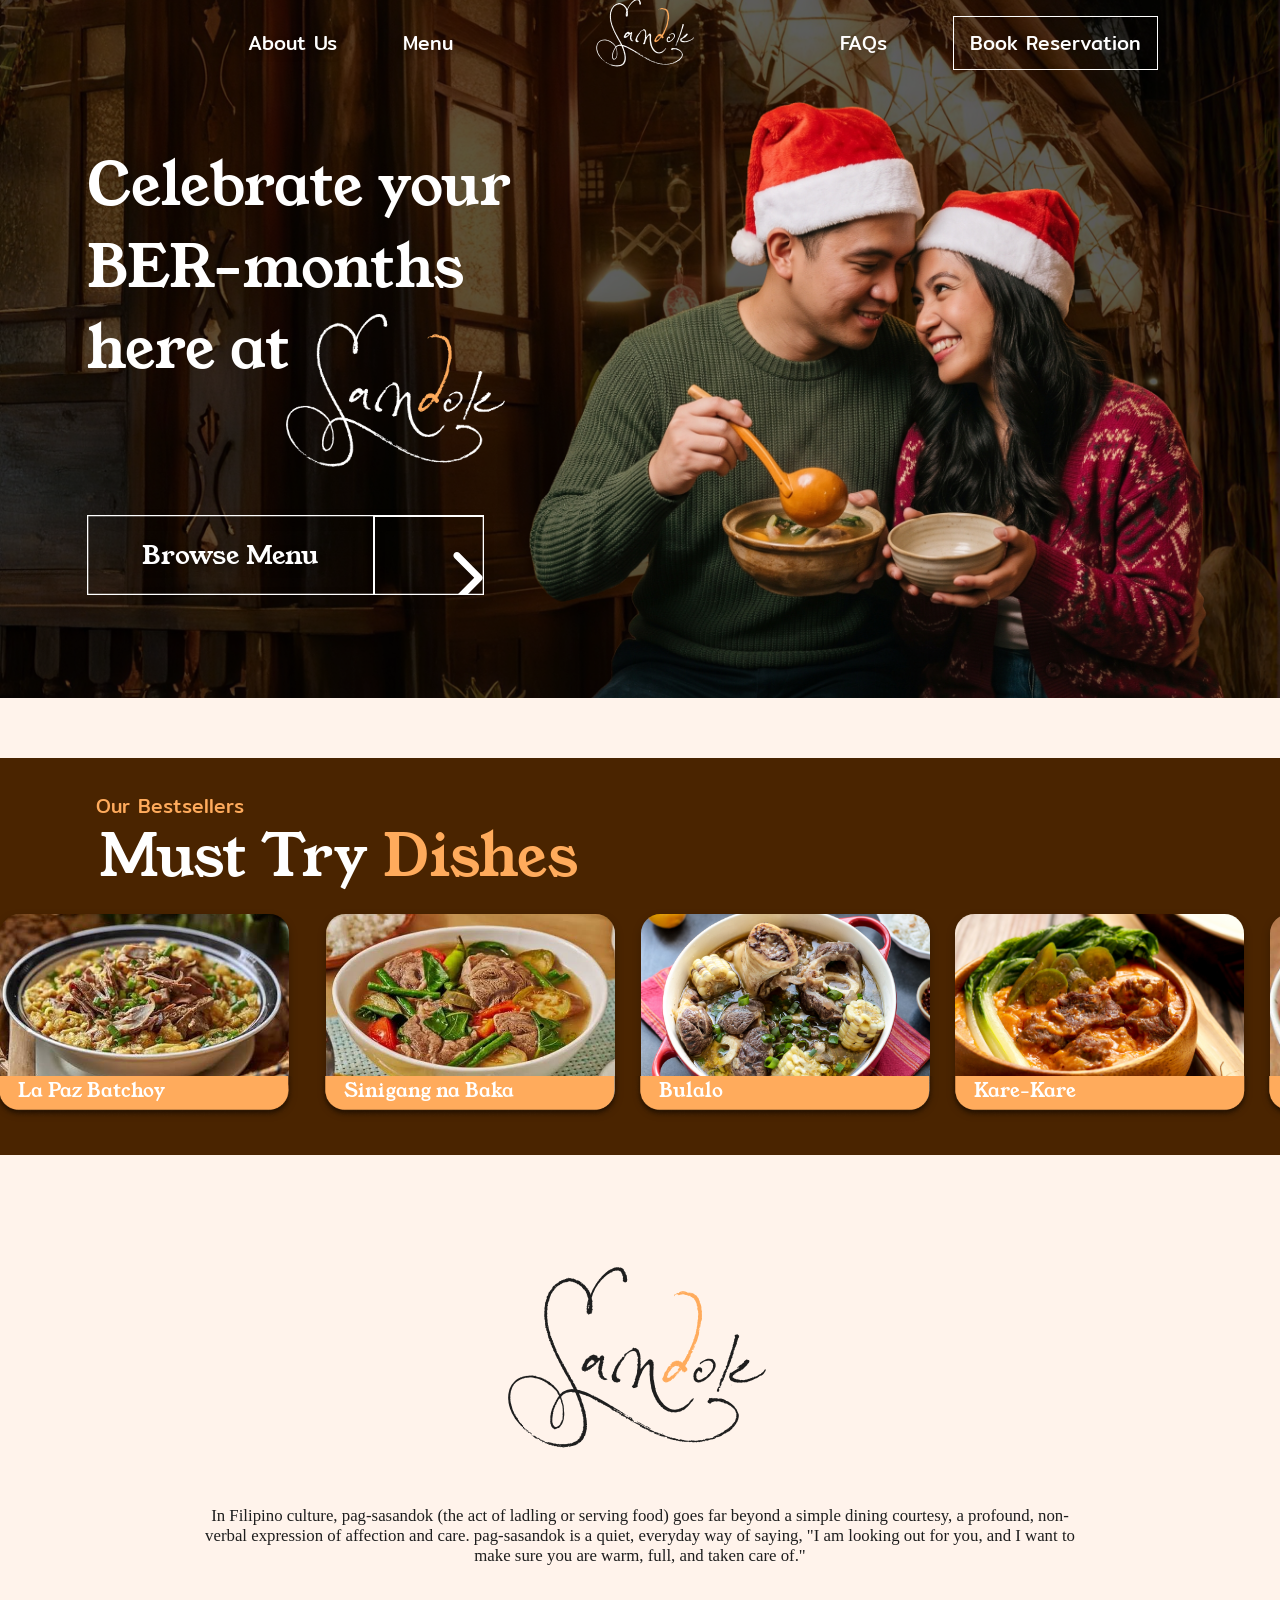
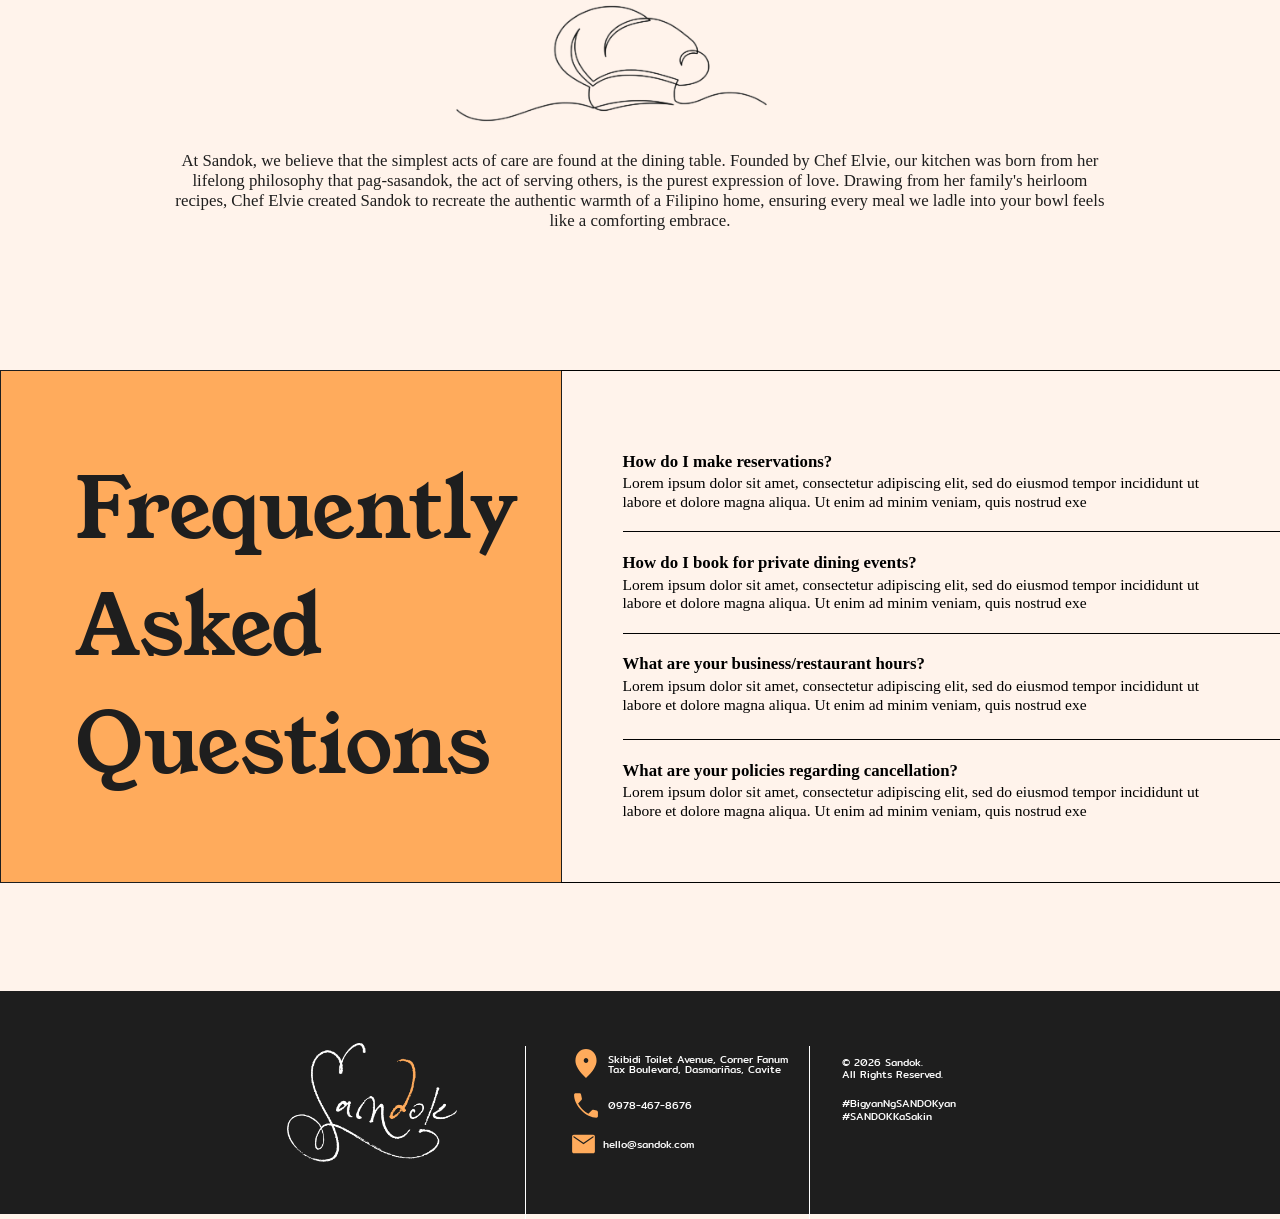
==== index.html @ fcbc0244 "design" ====
<!DOCTYPE html>
<html lang="en">
    <head>
        <meta charset="UTF-8">
        <meta name="viewport" content="width=device-width, initial-scale=1.0">
        <meta name="theme-color" content="#4a2400">
        <meta name="description" content="Celebrate at Sandok. Filipino heirloom recipes, comforting dishes, and meals served with care.">
        <title>Sandok | A Taste of Home</title>
        <link rel="stylesheet" href="style.css">
    </head>
    <body>
        <a class="skip-link" href="#main">Skip to content</a>
        <header class="navbar">
            <nav aria-label="Main navigation">
                <div class="nav-left">
                    <a href="#about">About Us</a>
                    <a href="menu.html">Menu</a>
                </div>
                <a class="wordmark nav-logo" href="#home" aria-label="Sandok home">San<span>d</span>ok</a>
                <div class="nav-right">
                    <a href="#faqs">FAQs</a>
                    <button class="reservation-button">Book Reservation</button>
                </div>
            </nav>
        </header>
        <main id="main">
            <section class="hero" id="home" aria-labelledby="hero-title">
                <div class="hero-background">
                    <img src="image/restaurant.png" alt="">
                </div>
                <div class="hero-copy">
                    <h1 id="hero-title">Celebrate your<br>BER-months<br>here at</h1>
                    <img class="hero-logo" src="image/sandok.png" alt="Sandok">
                    <a class="browse-menu" href="menu.html"><span>Browse Menu</span><span class="browse-arrow"><img class="arrow-default" src="image/arrow.svg" alt=""><img class="arrow-hover" src="image/arrow-hover.svg" alt=""></span></a>
                </div>
                <div class="hero-couple">
                    <img src="image/couple.png" alt="A couple in Christmas hats sharing a warm bowl of Filipino soup">
                </div>
            </section>
            <section class="bestsellers" id="menu" aria-labelledby="menu-title">
                <div class="menu-heading">
                    <p>Our Bestsellers</p>
                    <h2 id="menu-title">Must Try <span>Dishes</span></h2>
                </div>
                <div class="dish-carousel" tabindex="0" role="region" aria-label="Bestselling dishes. Scroll to browse all six dishes.">
                    <article class="dish-card">
                        <div class="dish-photo batchoy">
                            <img src="image/batchoy.png" alt="La Paz Batchoy noodle soup">
                        </div>
                        <div class="dish-label">
                            <img src="image/dish-label.png" alt="">
                            <h3>La Paz Batchoy</h3>
                        </div>
                    </article>
                    <article class="dish-card">
                        <div class="dish-photo sinigang">
                            <img src="image/sinigang.png" alt="Sinigang na Baka with vegetables">
                        </div>
                        <div class="dish-label">
                            <img src="image/dish-label.png" alt="">
                            <h3>Sinigang na Baka</h3>
                        </div>
                    </article>
                    <article class="dish-card">
                        <div class="dish-photo bulalo">
                            <img src="image/bulalo.png" alt="Bulalo beef bone marrow soup">
                        </div>
                        <div class="dish-label">
                            <img src="image/dish-label.png" alt="">
                            <h3>Bulalo</h3>
                        </div>
                    </article>
                    <article class="dish-card">
                        <div class="dish-photo">
                            <img src="image/kare-kare.png" alt="Kare-Kare with peanut sauce and vegetables">
                        </div>
                        <div class="dish-label">
                            <img src="image/dish-label.png" alt="">
                            <h3>Kare-Kare</h3>
                        </div>
                    </article>
                    <article class="dish-card">
                        <div class="dish-photo">
                            <img src="image/kinilaw.png" alt="Fresh Tuna Kinilaw">
                        </div>
                        <div class="dish-label">
                            <img src="image/dish-label.png" alt="">
                            <h3>Tuna Kinilaw</h3>
                        </div>
                    </article>
                    <article class="dish-card">
                        <div class="dish-photo">
                            <img src="image/halo-halo.png" alt="Halo-Halo Filipino dessert">
                        </div>
                        <div class="dish-label">
                            <img src="image/dish-label.png" alt="">
                            <h3>Halo-Halo</h3>
                        </div>
                    </article>
                </div>
            </section>
            <section class="about" id="about" aria-label="About Sandok">
                <h2 class="wordmark about-logo">San<span>d</span>ok</h2>
                <p class="culture">In Filipino culture, pag-sasandok (the act of ladling or serving food) goes far beyond a simple dining courtesy, a profound, non-verbal expression of affection and care. pag-sasandok is a quiet, everyday way of saying, &quot;I am looking out for you, and I want to make sure you are warm, full, and taken care of.&quot;</p>
                <div class="serving-illustration">
                    <img src="image/serving.png" alt="An illustration of hands serving food with care">
                </div>
                <p class="story">At Sandok, we believe that the simplest acts of care are found at the dining table. Founded by Chef Elvie, our kitchen was born from her lifelong philosophy that pag-sasandok, the act of serving others, is the purest expression of love. Drawing from her family's heirloom recipes, Chef Elvie created Sandok to recreate the authentic warmth of a Filipino home, ensuring every meal we ladle into your bowl feels like a comforting embrace.</p>
            </section>
            <section class="faqs" id="faqs" aria-labelledby="faq-title">
                <div class="faq-heading">
                    <h2 id="faq-title">Frequently<br>Asked<br>Questions</h2>
                </div>
                <div class="faq-content">
                    <img class="section-line top-line" src="image/section-line.svg" alt="">
                    <div class="faq-list">
                        <details open>
                            <summary>How do I make reservations?</summary>
                            <p>Lorem ipsum dolor sit amet, consectetur adipiscing elit, sed do eiusmod tempor incididunt ut labore et dolore magna aliqua. Ut enim ad minim veniam, quis nostrud exe</p>
                            <img class="faq-divider" src="image/faq-line.svg" alt="">
                        </details>
                        <details open>
                            <summary>How do I book for private dining events?</summary>
                            <p>Lorem ipsum dolor sit amet, consectetur adipiscing elit, sed do eiusmod tempor incididunt ut labore et dolore magna aliqua. Ut enim ad minim veniam, quis nostrud exe</p>
                            <img class="faq-divider" src="image/faq-line.svg" alt="">
                        </details>
                        <details open>
                            <summary>What are your business/restaurant hours?</summary>
                            <p>Lorem ipsum dolor sit amet, consectetur adipiscing elit, sed do eiusmod tempor incididunt ut labore et dolore magna aliqua. Ut enim ad minim veniam, quis nostrud exe</p>
                            <img class="faq-divider" src="image/faq-line-last.svg" alt="">
                        </details>
                        <details open>
                            <summary>What are your policies regarding cancellation?</summary>
                            <p>Lorem ipsum dolor sit amet, consectetur adipiscing elit, sed do eiusmod tempor incididunt ut labore et dolore magna aliqua. Ut enim ad minim veniam, quis nostrud exe</p>
                        </details>
                    </div>
                    <img class="section-line bottom-line" src="image/section-line.svg" alt="">
                </div>
            </section>
        </main>
        <footer>
            <div class="footer-inner">
                <a href="#home" aria-label="Sandok home"><img class="footer-logo" src="image/sandok.png" alt="Sandok"></a>
                <div class="footer-divider">
                    <img src="image/footer-line.svg" alt="">
                </div>
                <address>
                    <div>
                        <span class="contact-icon"><img src="image/location.svg" alt=""></span>
                        <span>Skibidi Toilet Avenue, Corner Fanum Tax Boulevard, Dasmariñas, Cavite</span>
                    </div>
                    <div>
                        <span class="contact-icon"><img src="image/phone.svg" alt=""></span>
                        <a href="tel:+639784678676">0978-467-8676</a>
                    </div>
                    <div>
                        <span class="contact-icon"><img src="image/email.svg" alt=""></span>
                        <a href="mailto:hello@sandok.com">hello@sandok.com</a>
                    </div>
                </address>
                <div class="footer-divider">
                    <img src="image/footer-line.svg" alt="">
                </div>
                <div class="copyright">
                    <p>© 2026 Sandok.<br>All Rights Reserved.</p>
                    <p>#BigyanNgSANDOKyan<br>#SANDOKKaSakin</p>
                </div>
            </div>
        </footer>
        <dialog id="reservation-dialog" aria-labelledby="reservation-title">
            <button class="dialog-close" type="button" aria-label="Close reservation details">×</button>
            <h2 id="reservation-title">Book Reservation</h2>
            <p>Contact Sandok to reserve your table or arrange a private dining event.</p>
            <a class="contact-action" href="tel:+639784678676">Call 0978-467-8676</a>
            <a class="contact-action" href="mailto:hello@sandok.com?subject=Sandok%20Reservation">Email hello@sandok.com</a>
        </dialog>
        <script src="script.js"></script>
    </body>
</html>
---- style.css ----
/* Fonts */
@font-face {
    font-family: Mitr;
    src: url('font/mitr.ttf') format('truetype');
    font-weight: 400;
    font-display: swap;
}

@font-face {
    font-family: 'Young Serif';
    src: url('font/young-serif.ttf') format('truetype');
    font-weight: 400;
    font-display: swap;
}

@font-face {
    font-family: Loveletter;
    src: url('font/Loveletter No 9.ttf') format('truetype');
    font-weight: 400;
    font-display: swap;
}

/* Colors and responsive scale */
:root {
    --cream: #fff3eb;
    --orange: #ffab5c;
    --brown: #4a2400;
    --ink: #1e1e1e;
    --u: calc(100vw / 1980);
    --scale: calc(100vw / 1980px);
    --header-height: calc(133 * var(--u));
}

/* Base styles */
* {
    box-sizing: border-box;
}

html {
    scroll-behavior: smooth;
    scroll-padding-top: var(--header-height);
}

body {
    margin: 0;
    background: var(--cream);
    color: var(--ink);
}

a {
    color: inherit;
    text-decoration: none;
}

button {
    font: inherit;
    color: inherit;
    cursor: pointer;
}

button, a, summary {
    touch-action: manipulation;
}

button:focus-visible, a:focus-visible, summary:focus-visible, .dish-carousel:focus-visible, .menu-card:focus-visible {
    outline: 3px solid var(--orange);
    outline-offset: 5px;
}

h1, h2, h3, p {
    margin: 0;
}

h1, h2 {
    font-family: 'Young Serif', Georgia, serif;
    font-weight: 400;
}

img {
    display: block;
}

.skip-link {
    position: fixed;
    left: 12px;
    top: -100px;
    z-index: 10;
    background: var(--cream);
    padding: 12px;
}

.skip-link:focus {
    top: 12px;
}

/* Navigation */
.navbar {
    position: fixed;
    inset: 0 0 auto;
    z-index: 5;
    height: var(--header-height);
    color: white;
}

nav {
    height: 100%;
    display: flex;
    align-items: center;
    justify-content: center;
    gap: calc(204 * var(--u));
    font-family: Mitr, sans-serif;
    font-size: calc(30 * var(--u));
    text-shadow: 0 4px 8px #0004;
}

.nav-left, .nav-right {
    display: flex;
    align-items: center;
    gap: calc(102 * var(--u));
}

.nav-left {
    width: calc(688 * var(--u));
    justify-content: flex-end;
}

.nav-right {
    width: calc(668 * var(--u));
}

.wordmark {
    font-family: Loveletter, cursive;
    font-weight: 400;
}

.wordmark span {
    color: var(--orange);
}

.nav-logo {
    width: calc(190 * var(--u));
    font-size: calc(36 * var(--u));
    line-height: 3.69;
    text-align: center;
    white-space: nowrap;
}

.navbar-in-about .nav-logo {
    visibility: hidden;
}

.reservation-button {
    border: calc(2 * var(--u)) solid white;
    background: transparent;
    width: calc(317 * var(--u));
    height: calc(84 * var(--u));
    white-space: nowrap;
}

.navbar .reservation-button:hover, .navbar .reservation-button:focus-visible,
.browse-menu:hover, .browse-menu:focus-visible {
    background: var(--orange);
    border-color: var(--orange);
    color: var(--ink);
    text-shadow: none;
}

.browse-arrow img,
.section-line,
.faq-divider,
.footer-divider img,
.contact-icon img,
.menu-page-divider img {
    zoom: var(--scale);
}

.navbar-on-light, .navbar-light {
    color: var(--ink);
}

.navbar-on-light nav, .navbar-light nav {
    text-shadow: none;
}

.navbar-on-light .reservation-button, .navbar-light .reservation-button {
    border-color: var(--ink);
}

/* Hero */
.hero {
    height: calc(1080 * var(--u));
    position: relative;
    color: white;
    overflow: hidden;
}

.hero-background {
    position: absolute;
    inset: 0;
    overflow: hidden;
}

.hero-background > img {
    position: absolute;
    width: 100.01%;
    height: 228.95%;
    left: .01%;
    top: -80.45%;
}

.hero-background:after {
    content: '';
    position: absolute;
    inset: 0;
    background: #000000a1;
}

.hero-copy {
    position: relative;
    z-index: 2;
    margin-left: calc(134 * var(--u));
    padding-top: calc(225 * var(--u));
    width: calc(778 * var(--u));
}

h1 {
    font-size: calc(90 * var(--u));
    line-height: 1.4;
}

.hero-logo {
    position: absolute;
    left: calc(309 * var(--u));
    top: calc(485.45 * var(--u));
    width: calc(338.438 * var(--u));
    height: calc(237.133 * var(--u));
    object-fit: cover;
}

.browse-menu {
    position: absolute;
    top: calc(796.45 * var(--u));
    left: 0;
    width: calc(614 * var(--u));
    height: calc(124 * var(--u));
    border: 0;
    box-shadow: inset 0 0 0 calc(2 * var(--u)) white;
    padding-right: calc(171 * var(--u));
    display: flex;
    align-items: center;
    font-family: 'Young Serif',serif;
    font-size: calc(40 * var(--u));
    filter: drop-shadow(0 4px 4.55px #0004);
}

.browse-menu > span:first-child {
    width: 100%;
    text-align: center;
}

.browse-arrow {
    position: absolute;
    right: 0;
    top: 0;
    bottom: 0;
    width: calc(171 * var(--u));
    overflow: hidden;
}

.browse-menu:hover, .browse-menu:focus-visible {
    box-shadow: none;
}

.browse-menu:hover .browse-arrow, .browse-menu:focus-visible .browse-arrow {
    background: var(--ink);
}

.browse-arrow .arrow-hover {
    display: none;
}

.browse-menu:hover .arrow-default, .browse-menu:focus-visible .arrow-default {
    display: none;
}

.browse-menu:hover .arrow-hover, .browse-menu:focus-visible .arrow-hover {
    display: block;
}

.hero-couple {
    position: absolute;
    left: 40.3535%;
    top: 9.259%;
    width: 58.8384%;
    height: 90.7407%;
    overflow: hidden;
}

.hero-couple img {
    position: absolute;
    height: 205.13%;
    width: 96.31%;
    top: -48.09%;
    left: -.56%;
}

/* Bestsellers and dish carousel */
.bestsellers {
    margin-top: calc(93 * var(--u));
    height: calc(613 * var(--u));
    background: var(--brown);
    color: white;
    position: relative;
    padding-top: calc(60 * var(--u));
}

.menu-heading {
    margin-left: calc(148 * var(--u));
}

.menu-heading p {
    font-family: Mitr, sans-serif;
    color: var(--orange);
    font-size: calc(30 * var(--u));
    line-height: 1;
}

.menu-heading h2 {
    margin-left: calc(5 * var(--u));
    font-size: calc(90 * var(--u));
    line-height: 1.4;
}

.menu-heading h2 span {
    color: var(--orange);
}

.dish-carousel {
    display: flex;
    gap: calc(40 * var(--u));
    position: absolute;
    top: calc(233 * var(--u));
    left: 0;
    right: 0;
    height: calc(350 * var(--u));
    overflow-x: auto;
    overflow-y: hidden;
    scrollbar-width: none;
    scroll-snap-type: x mandatory;
    padding-top: calc(8 * var(--u));
}

.dish-carousel::-webkit-scrollbar {
    display: none;
}

.dish-card {
    position: relative;
    flex: 0 0 calc(447 * var(--u));
    height: calc(319 * var(--u));
    scroll-snap-align: start;
}

.dish-card:first-child {
    margin-right: calc(17 * var(--u));
}

.dish-photo {
    position: relative;
    height: calc(302 * var(--u));
    border-radius: calc(30 * var(--u));
    overflow: hidden;
    box-shadow: 0 4px 8.2px #0004;
}

.dish-photo img {
    width: 100%;
    height: 100%;
    object-fit: cover;
}

.dish-photo.batchoy img, .dish-photo.sinigang img, .dish-photo.bulalo img, .dish-photo.arroz img {
    position: absolute;
    object-fit: fill;
}

.dish-photo.batchoy img {
    width: 105.4%;
    height: 156%;
    left: -1.58%;
    top: -52.01%;
}

.dish-photo.sinigang img {
    width: 109%;
    height: 107.65%;
    left: -2.38%;
    top: -3.88%;
}

.dish-photo.bulalo img {
    width: 118%;
    height: 116.44%;
    left: 0;
    top: -8.27%;
}

.dish-label {
    position: absolute;
    left: calc(-9 * var(--u));
    top: calc(250.5 * var(--u));
    width: calc(464 * var(--u));
    height: calc(65 * var(--u));
    overflow: hidden;
}

.dish-label > img {
    position: absolute;
    width: 100%;
    height: 490.77%;
    top: -390.77%;
}

.dish-label h3 {
    position: relative;
    margin-left: calc(37 * var(--u));
    font: 400 calc(30 * var(--u))/1.5 'Young Serif', serif;
}

/* About Sandok */
.about {
    --about-space: 32px;
    scroll-margin-top: calc(-1 * var(--header-height));
    height: calc(1212 * var(--u) + var(--about-space));
    position: relative;
    text-align: center;
    padding-top: calc(113 * var(--u) + var(--about-space));
    font: calc(26 * var(--u))/1.2 'Minion Pro', 'Times New Roman', serif;
}

.about-logo {
    height: calc(380 * var(--u));
    font-size: calc(96 * var(--u));
    line-height: 3.96;
}

.culture {
    width: 68.64%;
    margin: calc(1 * var(--u)) auto 0;
}

.serving-illustration {
    position: absolute;
    top: calc(543 * var(--u) + var(--about-space));
    left: 35.56%;
    width: 24.394%;
    height: calc(364 * var(--u));
    overflow: hidden;
}

.serving-illustration img {
    position: absolute;
    width: 116.65%;
    height: 100%;
    left: -8.28%;
    top: 0;
}

.story {
    position: absolute;
    top: calc(873 * var(--u) + var(--about-space));
    width: 74.19%;
    left: 12.9%;
}

/* Frequently asked questions */
.faqs {
    height: calc(793 * var(--u));
    display: grid;
    grid-template-columns: 43.889% 56.111%;
}

.faq-heading {
    background: var(--orange);
    border: 1px solid var(--ink);
    padding: calc(123 * var(--u)) 0 0 calc(115 * var(--u));
}

.faq-heading h2 {
    font-size: calc(128 * var(--u));
    line-height: 1.42;
}

.faq-content {
    position: relative;
    padding: calc(126 * var(--u)) calc(93 * var(--u)) 0 calc(94 * var(--u));
    font-family: 'Minion Pro', 'Times New Roman', serif;
    color: black;
}

.section-line {
    position: absolute;
    left: -1px;
}

.top-line {
    top: 0;
}

.bottom-line {
    bottom: 0;
}

.faq-list details {
    height: calc(157 * var(--u));
    position: relative;
}

.faq-list details:nth-child(3) {
    height: calc(164 * var(--u));
}

.faq-list details:not([open]) {
    height: calc(75 * var(--u));
}

.faq-list summary {
    list-style: none;
    cursor: pointer;
    font-size: calc(26 * var(--u));
    font-weight: bold;
    line-height: 1.2;
}

.faq-list summary::-webkit-details-marker {
    display: none;
}

.faq-list p {
    font-size: calc(24 * var(--u));
    line-height: 1.2;
    margin-top: calc(4 * var(--u));
}

.faq-divider {
    position: absolute;
    left: 0;
    bottom: calc(32 * var(--u));
}

/* Footer */
footer {
    margin-top: calc(167 * var(--u));
    height: calc(345 * var(--u));
    background: var(--ink);
    color: white;
    display: flex;
    align-items: center;
    justify-content: center;
    font-family: Mitr, sans-serif;
}

.footer-inner {
    width: calc(1092 * var(--u));
    display: flex;
    align-items: center;
    gap: calc(47 * var(--u));
}

.footer-logo {
    width: calc(263 * var(--u));
    height: calc(184 * var(--u));
    object-fit: cover;
    margin-right: calc(59 * var(--u));
}

.footer-divider {
    width: 1px;
    height: calc(173 * var(--u));
    position: relative;
    flex-shrink: 0;
}

.footer-divider img {
    position: absolute;
    transform: rotate(90deg);
    transform-origin: 0 0;
}

address {
    font-style: normal;
    width: calc(327 * var(--u));
    font-size: calc(16 * var(--u));
    line-height: 1;
    display: flex;
    flex-direction: column;
    gap: calc(9 * var(--u));
    margin-left: calc(18 * var(--u));
    flex-shrink: 0;
}

address > div {
    display: flex;
    align-items: center;
    gap: calc(7 * var(--u));
}

address > div > span:last-child {
    width: calc(310 * var(--u));
    flex-shrink: 0;
}

.contact-icon {
    flex: 0 0 calc(35 * var(--u));
}

.copyright {
    align-self: flex-start;
    padding-top: calc(20 * var(--u));
    width: calc(237 * var(--u));
    font-size: calc(16 * var(--u));
    line-height: 1.2;
    flex-shrink: 0;
}

.copyright p + p {
    margin-top: calc(26 * var(--u));
}

/* Reservation dialog */
dialog {
    width: min(440px, calc(100% - 32px));
    border: 1px solid var(--brown);
    padding: 36px;
    background: var(--cream);
    color: var(--ink);
}

dialog::backdrop {
    background: #0009;
}

dialog h2 {
    font-size: 28px;
    margin: 12px 0;
}

dialog p {
    font: 17px/1.5 Georgia, serif;
}

.dialog-close {
    position: absolute;
    right: 12px;
    top: 8px;
    background: none;
    border: 0;
    font-size: 28px;
}

.contact-action {
    display: block;
    margin-top: 18px;
    padding: 12px;
    border: 1px solid var(--brown);
    font: 14px Mitr, sans-serif;
}

.contact-action:hover {
    background: var(--orange);
}

/* Menu page */
[hidden] {
    display: none !important;
}

.navbar-light {
    height: calc(190 * var(--u));
    background: var(--cream);
    box-shadow: 0 4px 10.95px #0000000f;
}

.navbar-light .nav-logo {
    width: calc(222 * var(--u));
    font-size: calc(48 * var(--u));
    line-height: 3.58;
}

.menu-main {
    width: calc(1594 * var(--u));
    margin: 0 auto;
    padding-top: calc(204 * var(--u));
    padding-bottom: 28px;
}

.menu-page-title {
    color: var(--orange);
    line-height: 1.4;
}

.menu-page-divider {
    margin-bottom: calc(36 * var(--u));
}

.menu-layout {
    display: grid;
    grid-template-columns: calc(303 * var(--u)) 1fr;
    gap: calc(43 * var(--u));
}

.menu-categories {
    display: flex;
    flex-direction: column;
    align-items: flex-start;
    gap: calc(41 * var(--u));
    min-height: calc(654 * var(--u));
    padding: calc(32 * var(--u)) calc(37 * var(--u));
    box-shadow: 0 4px 10.6px #00000026;
}

.category-button {
    height: calc(49 * var(--u));
    padding: 0;
    border: 0;
    background: transparent;
    font: calc(32 * var(--u))/1.5 Mitr, sans-serif;
    white-space: nowrap;
}

.category-button:hover, .category-button[aria-pressed="true"] {
    color: var(--orange);
}

.menu-panel {
    min-height: calc(650 * var(--u));
    padding: calc(61 * var(--u)) calc(66 * var(--u));
    box-shadow: 0 4px 10.6px #00000026;
}

.menu-grid {
    display: grid;
    grid-template-columns: repeat(3, minmax(0, 1fr));
    gap: calc(27 * var(--u)) calc(65 * var(--u));
}

.menu-card {
    position: relative;
    height: calc(252 * var(--u));
    cursor: pointer;
}

.menu-card .dish-photo {
    height: calc(214 * var(--u));
    margin: 0 calc(6 * var(--u));
}

.dish-photo.arroz img {
    height: 147.63%;
    top: -47.32%;
    left: -.08%;
}

.menu-card-label {
    position: absolute;
    top: calc(191 * var(--u));
    left: 0;
    width: 100%;
    height: calc(61 * var(--u));
    padding: calc(2 * var(--u)) calc(27 * var(--u));
}

.menu-card-label img {
    position: absolute;
    inset: 0;
    width: 100%;
    height: 100%;
}

.menu-card-label h2 {
    position: relative;
    color: var(--orange);
    font-size: calc(22 * var(--u));
    line-height: 1.2;
    white-space: nowrap;
}

.menu-card-label p {
    position: relative;
    color: white;
    font: calc(18 * var(--u))/1.4 Mitr, sans-serif;
}

.menu-label-hover {
    display: none;
    position: absolute;
    inset: 0;
    overflow: hidden;
}

.menu-label-hover img {
    inset: auto;
    left: 0;
    top: -390.77%;
    width: 100%;
    height: 490.77%;
}

.menu-card.is-hovered .menu-label-default {
    display: none;
}

.menu-card.is-hovered .menu-label-hover {
    display: block;
}

.menu-card.is-hovered .menu-card-label h2 {
    color: white;
}

.menu-tools {
    display: flex;
    align-items: center;
    justify-content: space-between;
    gap: 18px;
    margin-top: 24px;
    font: 14px/1.5 Mitr, sans-serif;
}

.menu-tools select {
    margin-left: 8px;
    padding: 8px;
    border: 1px solid var(--brown);
    background: var(--cream);
    color: var(--ink);
    font: inherit;
}

.empty-menu {
    font: 18px/1.5 Mitr, sans-serif;
}

/* Large screens */
@media (min-width: 1980px) {
    :root {
        --u: 1px;
        --scale: 1;
    }

    body {
        max-width: 1980px;
        margin: auto;
    }

    .navbar {
        max-width: 1980px;
        margin: auto;
    }
}

/* Mobile layout */
@media (max-width: 700px) {
    :root {
        --header-height: 88px;
    }

    nav {
        gap: 18px;
        font-size: 12px;
        flex-wrap: wrap;
        padding: 9px 16px;
    }

    .nav-logo {
        order: -1;
        width: 100%;
        font-size: 22px;
        line-height: 1.3;
        height: 28px;
    }

    .nav-left, .nav-right {
        width: auto;
        gap: 20px;
    }

    .reservation-button {
        width: auto;
        height: 28px;
        padding: 0 9px;
        border: 1px solid white;
    }

    .hero {
        height: 640px;
    }

    .hero-background > img {
        width: 150%;
        left: -25%;
        height: 180%;
        top: -40%;
    }

    .hero-copy {
        margin-left: 24px;
        padding-top: 124px;
        width: calc(100% - 48px);
    }

    h1 {
        font-size: 40px;
        line-height: 1.35;
    }

    .hero-logo {
        left: 147px;
        top: 242px;
        width: 140px;
        height: 98px;
    }

    .hero-couple {
        left: 25%;
        top: 43%;
        width: 80%;
        height: 57%;
        opacity: .9;
    }

    .browse-menu {
        top: 552px;
        width: 230px;
        height: 52px;
        font-size: 19px;
        box-shadow: inset 0 0 0 1px white;
        padding-right: calc(171px * 52 / 124);
        background: #0004;
    }

    .browse-arrow {
        width: calc(171px * 52 / 124);
    }

    .browse-arrow img {
        zoom: calc(52 / 124);
    }

    .bestsellers {
        margin-top: 30px;
        padding-top: 28px;
        height: 320px;
    }

    .menu-heading {
        margin-left: 24px;
    }

    .menu-heading p {
        font-size: 14px;
    }

    .menu-heading h2 {
        font-size: 32px;
        margin-left: 0;
        line-height: 1.7;
    }

    .dish-carousel {
        top: 112px;
        height: 190px;
        gap: 18px;
        padding: 4px 24px;
    }

    .dish-card {
        flex-basis: 240px;
        height: 174px;
    }

    .dish-card:first-child {
        margin-right: 0;
    }

    .dish-photo {
        height: 163px;
        border-radius: 16px;
    }

    .dish-label {
        left: -5px;
        top: 135px;
        width: 249px;
        height: 35px;
    }

    .dish-label h3 {
        font-size: 15px;
        margin-left: 20px;
        line-height: 1.6;
    }

    .about {
        scroll-margin-top: 0;
        height: auto;
        min-height: 580px;
        padding: calc(20px + var(--about-space)) 24px 55px;
        font-size: 16px;
        line-height: 1.4;
    }

    .about-logo {
        height: 170px;
        font-size: 55px;
        line-height: 3;
    }

    .culture {
        width: 100%;
        margin: 0;
    }

    .serving-illustration {
        position: relative;
        top: auto;
        left: auto;
        width: 210px;
        height: 158px;
        margin: -12px auto -10px;
    }

    .story {
        position: relative;
        top: auto;
        left: auto;
        width: 100%;
    }

    .faqs {
        height: auto;
        display: block;
    }

    .faq-heading {
        padding: 30px 24px;
        border-width: 1px 0;
    }

    .faq-heading h2, .menu-page-title {
        font-size: 42px;
    }

    .faq-heading h2 {
        line-height: 1.2;
    }

    .faq-content {
        padding: 32px 24px 12px;
        border-bottom: 1px solid var(--ink);
    }

    .section-line, .faq-divider {
        display: none;
    }

    .faq-list details, .faq-list details:nth-child(3) {
        height: auto;
        margin-bottom: 24px;
        padding-bottom: 22px;
        border-bottom: 1px solid #1e1e1e55;
    }

    .faq-list details:last-child {
        border: 0;
    }

    .faq-list details:not([open]) {
        height: auto;
    }

    .faq-list summary {
        font-size: 19px;
        line-height: 1.25;
    }

    .faq-list p {
        font-size: 16px;
        line-height: 1.4;
        margin-top: 8px;
    }

    footer {
        margin-top: 48px;
        height: auto;
        padding: 30px 24px;
    }

    .footer-inner {
        width: 100%;
        flex-direction: column;
        gap: 24px;
    }

    .footer-logo {
        width: 150px;
        height: 105px;
        margin: 0;
    }

    .footer-divider {
        display: none;
    }

    address {
        width: min(100%, 320px);
        font-size: 12px;
        line-height: 1.4;
        gap: 12px;
        margin: 0;
    }

    address > div {
        gap: 12px;
    }

    address > div > span:last-child {
        width: auto;
        flex-shrink: 1;
    }

    .contact-icon {
        flex-basis: 25px;
    }

    .contact-icon img {
        zoom: .7;
    }

    .copyright {
        align-self: center;
        width: auto;
        text-align: center;
        font-size: 11px;
        padding: 0;
        line-height: 1.5;
    }

    .copyright p + p {
        margin-top: 14px;
    }

    /* Menu page */
    .navbar-light {
        height: 96px;
    }

    .navbar-light nav {
        gap: 0 18px;
        padding: 4px 16px;
    }

    .navbar-light .nav-logo {
        width: 100%;
        height: 56px;
        font-size: 16px;
        line-height: 3.5;
    }

    .menu-main {
        width: calc(100% - 32px);
        padding-top: 120px;
    }

    .menu-page-divider {
        overflow: hidden;
        margin-bottom: 20px;
    }

    .menu-page-divider img {
        zoom: calc((100vw - 32px) / 1594px);
    }

    .menu-layout {
        grid-template-columns: 1fr;
        gap: 20px;
    }

    .menu-categories {
        flex-direction: row;
        flex-wrap: wrap;
        gap: 8px 16px;
        min-height: 0;
        padding: 16px;
    }

    .category-button {
        height: auto;
        font-size: 14px;
    }

    .menu-panel {
        min-height: 180px;
        padding: 20px 12px;
    }

    .menu-grid {
        grid-template-columns: repeat(2, minmax(0, 1fr));
        gap: 18px 12px;
    }

    .menu-card {
        height: 150px;
    }

    .menu-card .dish-photo {
        height: 115px;
        margin: 0 3px;
    }

    .menu-card-label {
        top: 100px;
        height: 50px;
        padding: 5px 10px;
    }

    .menu-card-label h2 {
        font-size: 12px;
        white-space: normal;
    }

    .menu-card-label p {
        font-size: 11px;
    }

    .menu-tools {
        flex-direction: column;
        align-items: flex-start;
        font-size: 12px;
    }
}

/* Reduced motion */
@media (prefers-reduced-motion: reduce) {
    html {
        scroll-behavior: auto;
    }
}
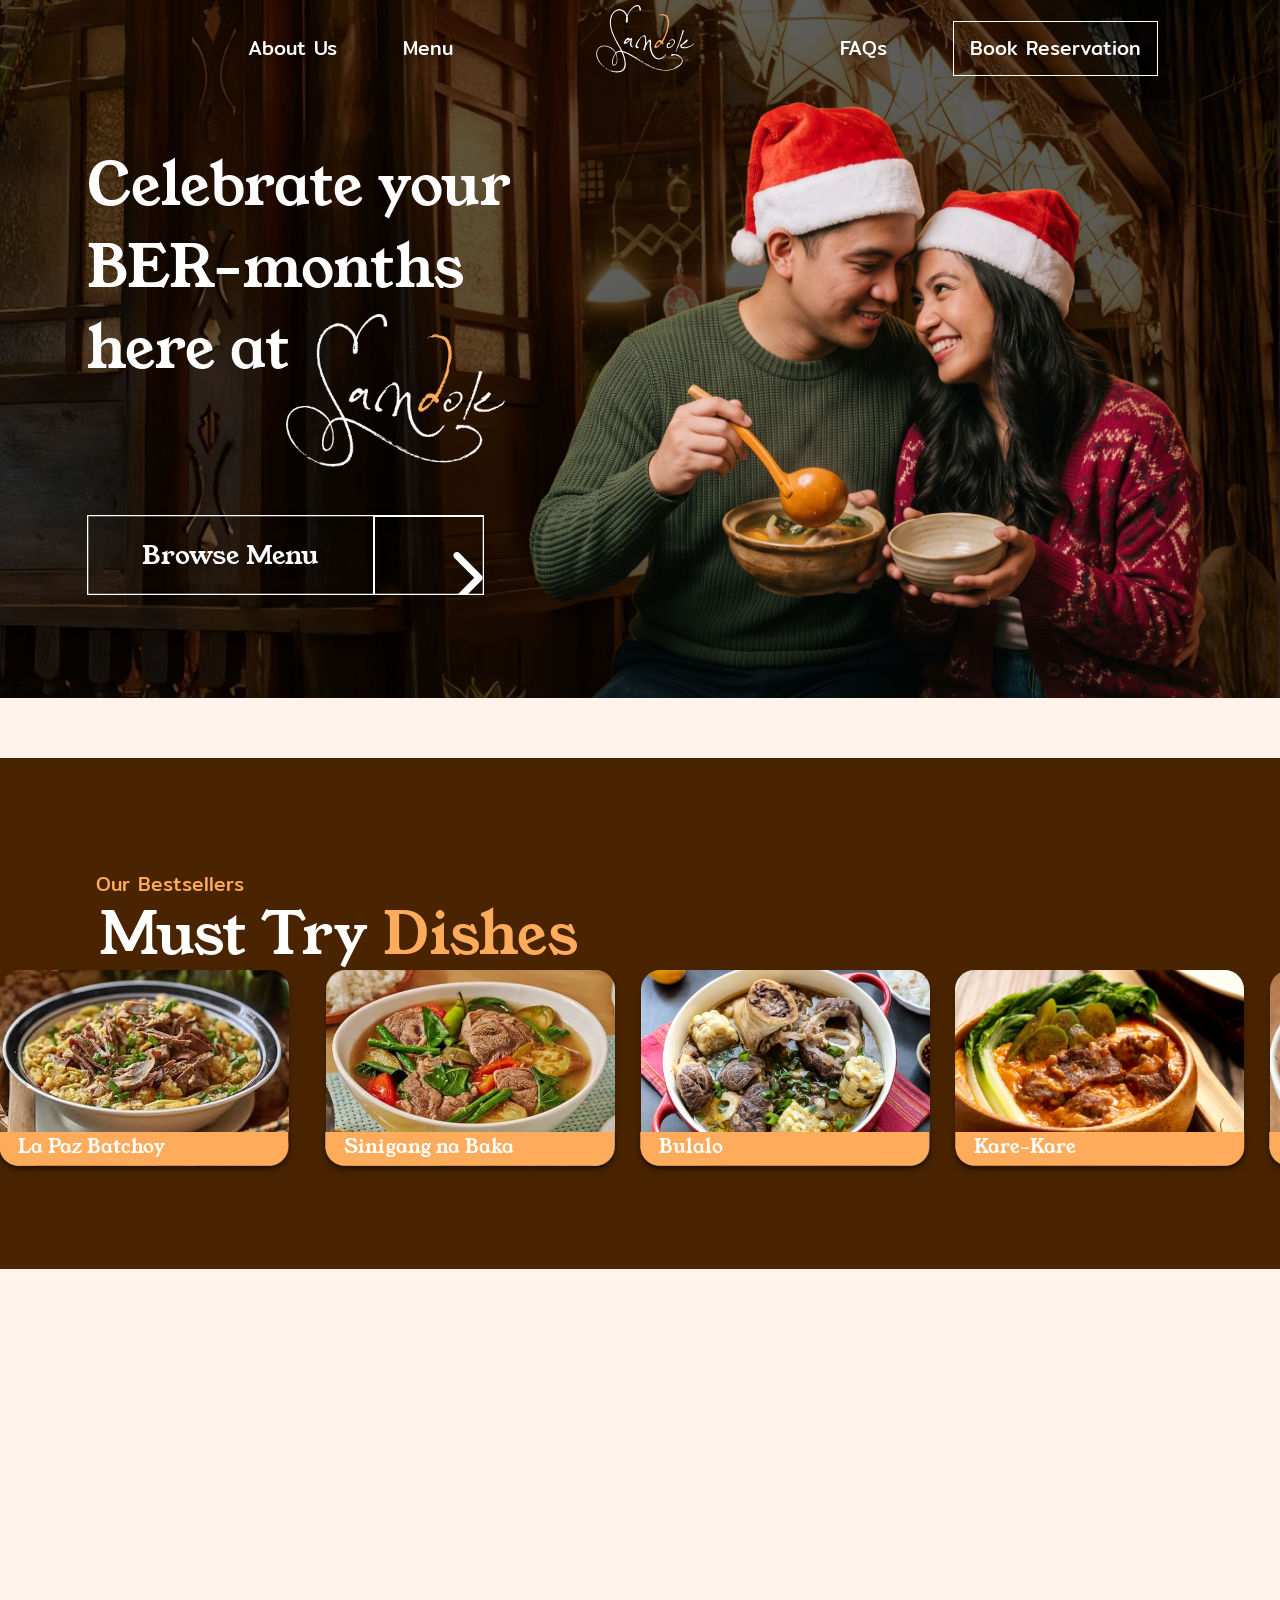
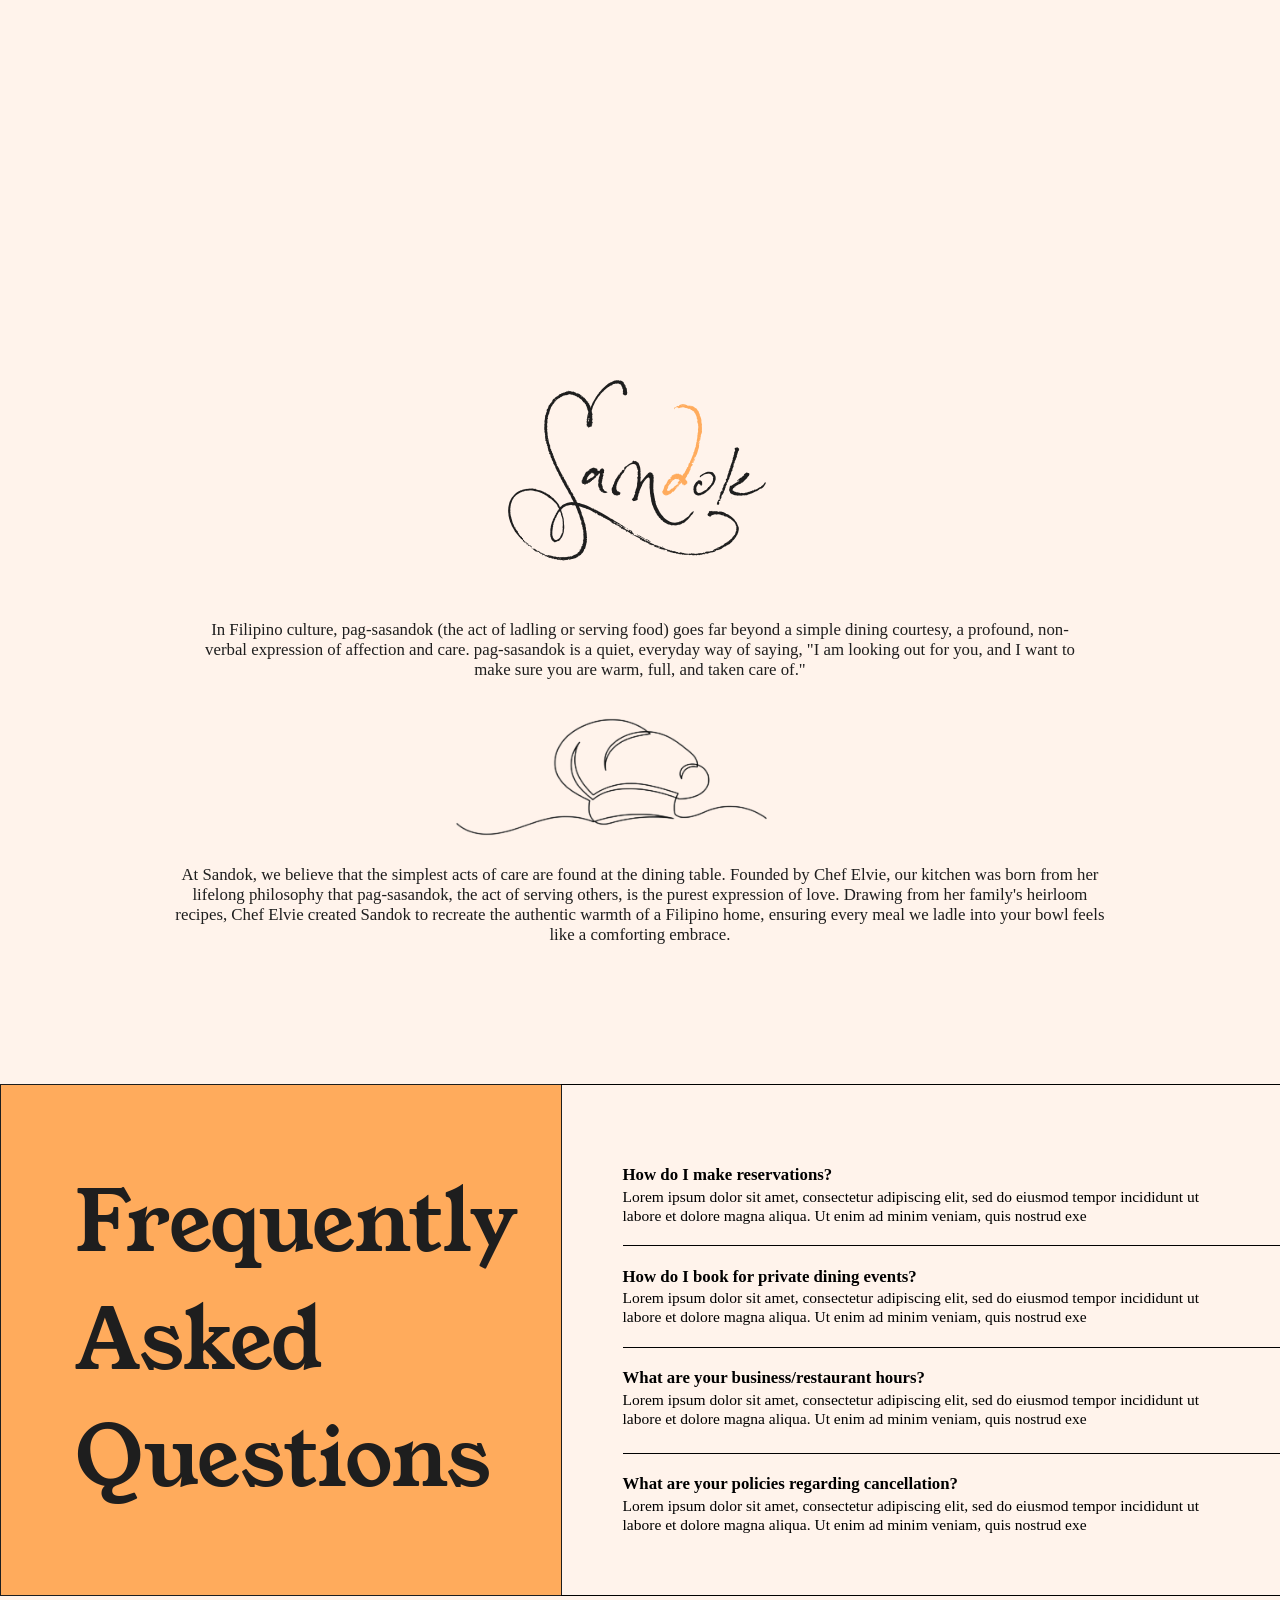
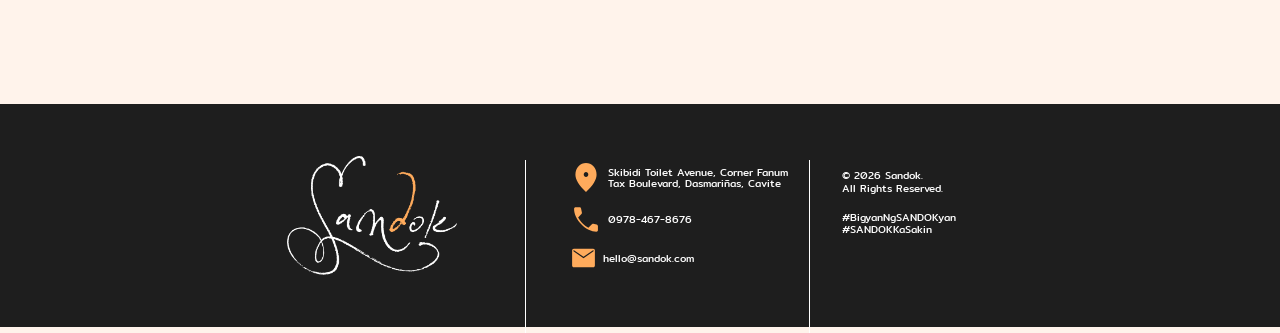
==== commit 7d7a75fd: "draft" ====
--- a/index.html
+++ b/index.html
@@ -37,6 +37,7 @@
                     <img src="image/couple.png" alt="A couple in Christmas hats sharing a warm bowl of Filipino soup">
                 </div>
             </section>
+            <div class="bestsellers-scroll">
             <section class="bestsellers" id="menu" aria-labelledby="menu-title">
                 <div class="menu-heading">
                     <p>Our Bestsellers</p>
@@ -97,7 +98,8 @@
                             <h3>Halo-Halo</h3>
                         </div>
                     </article>
-                </div>
+                </section>
+            </div>
             </section>
             <section class="about" id="about" aria-label="About Sandok">
                 <h2 class="wordmark about-logo">San<span>d</span>ok</h2>
--- a/style.css
+++ b/style.css
@@ -28,7 +28,7 @@
     --ink: #1e1e1e;
     --u: calc(100vw / 1980);
     --scale: calc(100vw / 1980px);
-    --header-height: calc(133 * var(--u));
+    --header-height: calc(150 * var(--u));
 }
 
 /* Base styles */
@@ -305,17 +305,24 @@
 }
 
 /* Bestsellers and dish carousel */
+.bestsellers-scroll {
+    position: relative;
+    margin-top: calc(93 * var(--u));
+}
+
 .bestsellers {
-    margin-top: calc(93 * var(--u));
-    height: calc(613 * var(--u));
+    margin-top: 0;
+    height: calc(790 * var(--u));
     background: var(--brown);
     color: white;
-    position: relative;
-    padding-top: calc(60 * var(--u));
+    position: sticky;
+    top: 0;
+    padding-top: calc(80 * var(--u));
 }
 
 .menu-heading {
     margin-left: calc(148 * var(--u));
+    transform: translateY(calc(100 * var(--u)));
 }
 
 .menu-heading p {
@@ -339,7 +346,7 @@
     display: flex;
     gap: calc(40 * var(--u));
     position: absolute;
-    top: calc(233 * var(--u));
+    top: calc(320 * var(--u));
     left: 0;
     right: 0;
     height: calc(350 * var(--u));
@@ -942,6 +949,16 @@
         width: calc(171px * 52 / 124);
     }
 
+    .bestsellers-scroll {
+    margin-top: 30px;
+    }
+
+    .bestsellers {
+    margin-top: 0;
+    height: 350px;
+    padding-top: 36px; 
+    }
+
     .browse-arrow img {
         zoom: calc(52 / 124);
     }
@@ -967,11 +984,19 @@
     }
 
     .dish-carousel {
-        top: 112px;
-        height: 190px;
-        gap: 18px;
-        padding: 4px 24px;
-    }
+    display: flex;
+    gap: calc(40 * var(--u));
+    position: absolute;
+    top: calc(233 * var(--u));
+    left: 0;
+    right: 0;
+    height: calc(350 * var(--u));
+    overflow-x: auto;
+    overflow-y: hidden;
+    scrollbar-width: none;
+    scroll-snap-type: x mandatory;
+    padding-top: calc(8 * var(--u));
+}
 
     .dish-card {
         flex-basis: 240px;
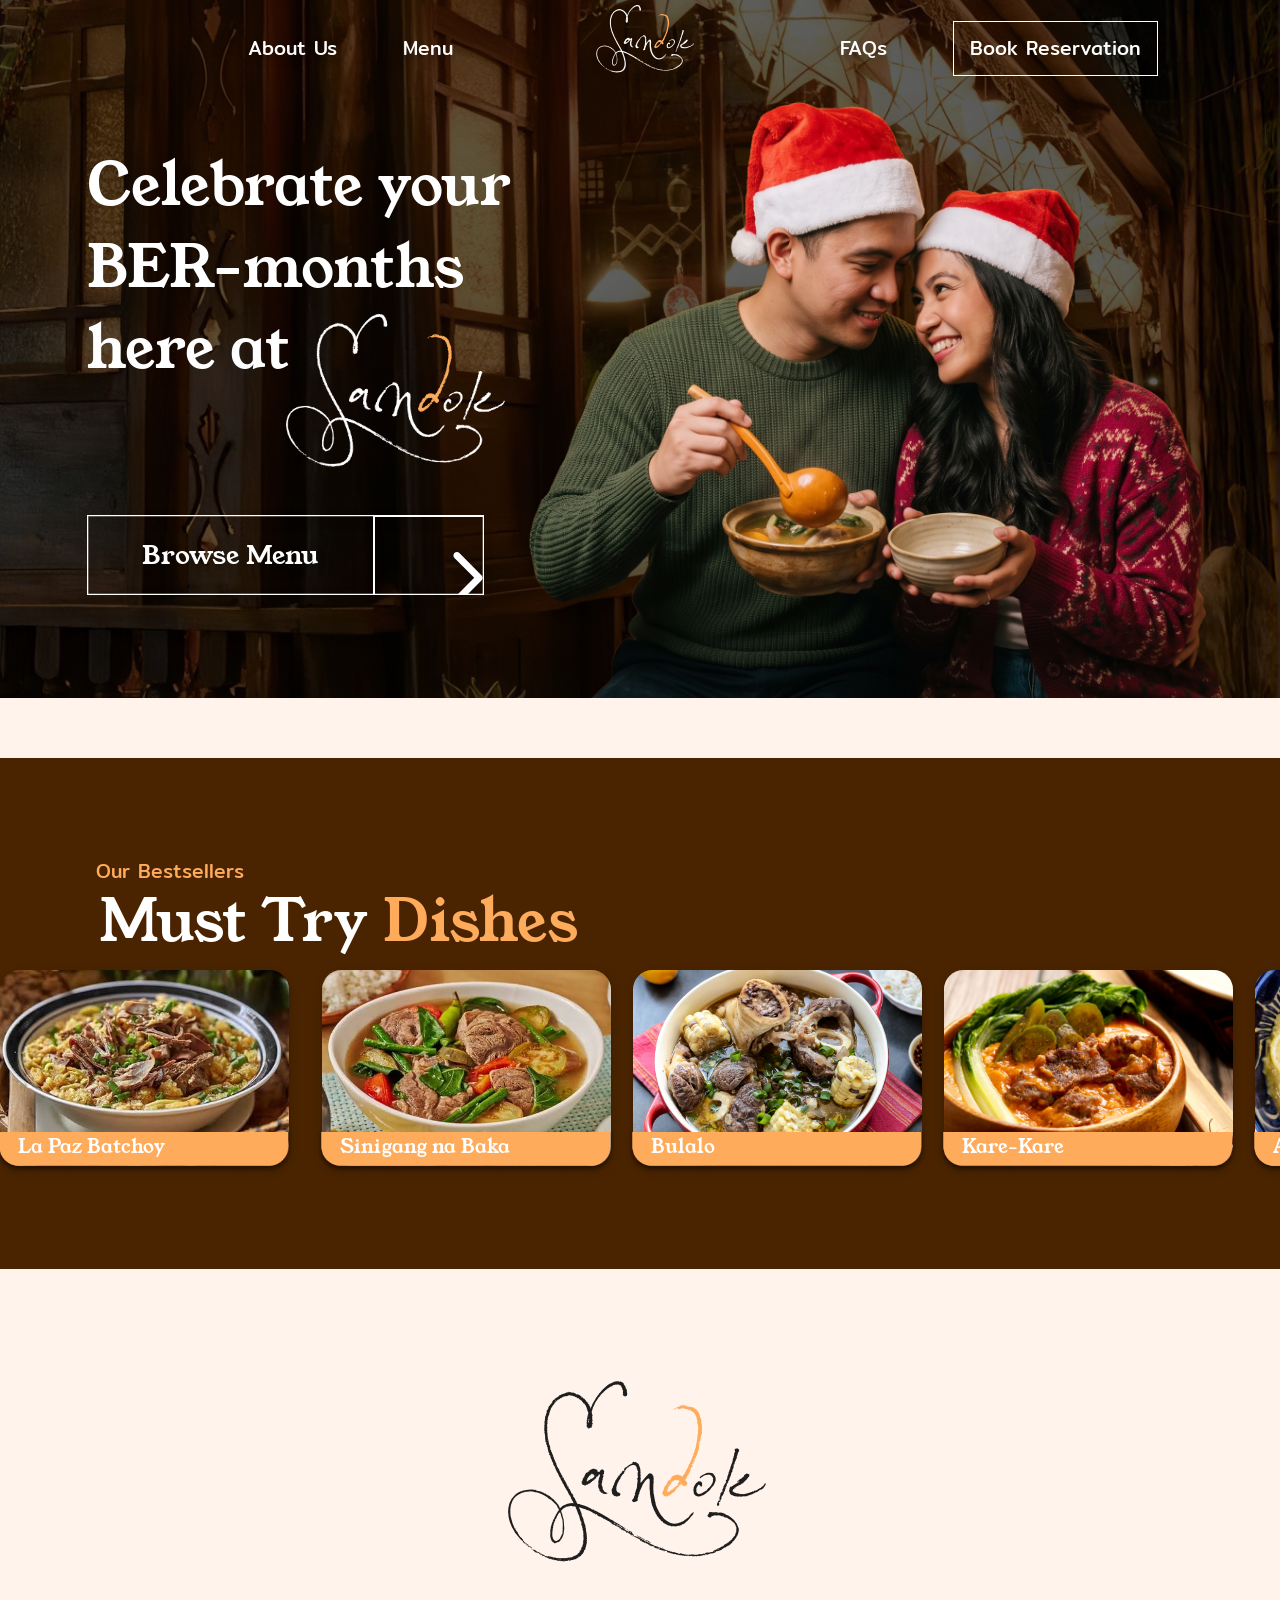
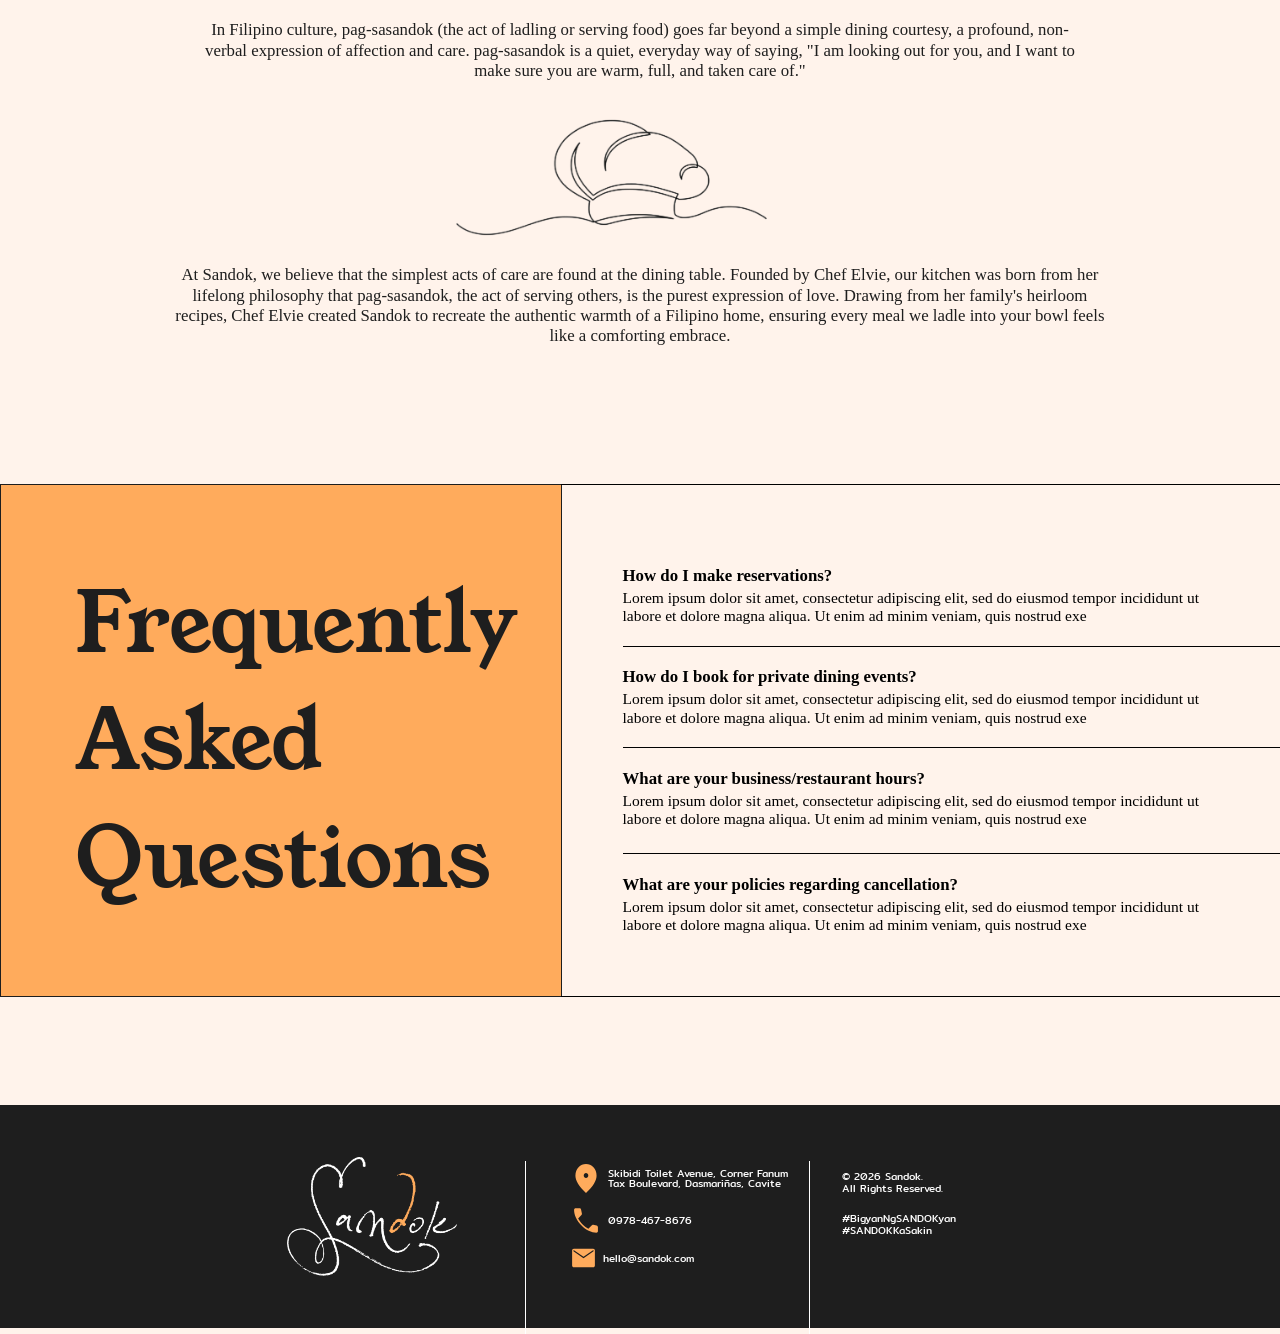
==== commit ac436164: "merge" ====
--- a/index.html
+++ b/index.html
@@ -6,6 +6,7 @@
         <meta name="theme-color" content="#4a2400">
         <meta name="description" content="Celebrate at Sandok. Filipino heirloom recipes, comforting dishes, and meals served with care.">
         <title>Sandok | A Taste of Home</title>
+        <link rel="stylesheet" href="home.css">
         <link rel="stylesheet" href="style.css">
     </head>
     <body>
@@ -24,16 +25,16 @@
             </nav>
         </header>
         <main id="main">
-            <section class="hero" id="home" aria-labelledby="hero-title">
-                <div class="hero-background">
+            <section class="home-banner" id="home" aria-labelledby="banner-title">
+                <div class="banner-background">
                     <img src="image/restaurant.png" alt="">
                 </div>
-                <div class="hero-copy">
-                    <h1 id="hero-title">Celebrate your<br>BER-months<br>here at</h1>
-                    <img class="hero-logo" src="image/sandok.png" alt="Sandok">
+                <div class="banner-text">
+                    <h1 id="banner-title">Celebrate your<br>BER-months<br>here at</h1>
+                    <img class="banner-logo" src="image/sandok.png" alt="Sandok">
                     <a class="browse-menu" href="menu.html"><span>Browse Menu</span><span class="browse-arrow"><img class="arrow-default" src="image/arrow.svg" alt=""><img class="arrow-hover" src="image/arrow-hover.svg" alt=""></span></a>
                 </div>
-                <div class="hero-couple">
+                <div class="banner-photo">
                     <img src="image/couple.png" alt="A couple in Christmas hats sharing a warm bowl of Filipino soup">
                 </div>
             </section>
@@ -43,7 +44,7 @@
                     <p>Our Bestsellers</p>
                     <h2 id="menu-title">Must Try <span>Dishes</span></h2>
                 </div>
-                <div class="dish-carousel" tabindex="0" role="region" aria-label="Bestselling dishes. Scroll to browse all six dishes.">
+                <div class="dish-carousel" tabindex="0" role="region" aria-label="Bestselling dishes. Scroll to browse all seven dishes.">
                     <article class="dish-card">
                         <div class="dish-photo batchoy">
                             <img src="image/batchoy.png" alt="La Paz Batchoy noodle soup">
@@ -78,6 +79,15 @@
                         <div class="dish-label">
                             <img src="image/dish-label.png" alt="">
                             <h3>Kare-Kare</h3>
+                        </div>
+                    </article>
+                    <article class="dish-card">
+                        <div class="dish-photo arroz">
+                            <img src="image/arroz-caldo.png" alt="Arroz Caldo chicken rice porridge">
+                        </div>
+                        <div class="dish-label">
+                            <img src="image/dish-label.png" alt="">
+                            <h3>Arroz Caldo</h3>
                         </div>
                     </article>
                     <article class="dish-card">
--- a/home.css
+++ b/home.css
@@ -0,0 +1,406 @@
+/* Home banner */
+.home-banner {
+    height: calc(1080 * var(--u));
+    position: relative;
+    color: white;
+    overflow: hidden;
+}
+
+/* Banner background */
+.banner-background {
+    position: absolute;
+    inset: 0;
+    overflow: hidden;
+}
+
+.banner-background > img {
+    position: absolute;
+    width: 100.01%;
+    height: 228.95%;
+    left: .01%;
+    top: -80.45%;
+}
+
+.banner-background:after {
+    content: '';
+    position: absolute;
+    inset: 0;
+    background: #000000a1;
+}
+
+/* Banner text and logo */
+.banner-text {
+    position: relative;
+    z-index: 2;
+    margin-left: calc(134 * var(--u));
+    padding-top: calc(225 * var(--u));
+    width: calc(778 * var(--u));
+}
+
+.banner-logo {
+    position: absolute;
+    left: calc(309 * var(--u));
+    top: calc(485.45 * var(--u));
+    width: calc(338.438 * var(--u));
+    height: calc(237.133 * var(--u));
+    object-fit: cover;
+}
+
+/* Browse Menu button */
+.browse-menu {
+    position: absolute;
+    top: calc(796.45 * var(--u));
+    left: 0;
+    width: calc(614 * var(--u));
+    height: calc(124 * var(--u));
+    border: 0;
+    box-shadow: inset 0 0 0 calc(2 * var(--u)) white;
+    padding-right: calc(171 * var(--u));
+    display: flex;
+    align-items: center;
+    font-family: 'Young Serif',serif;
+    font-size: calc(40 * var(--u));
+    filter: drop-shadow(0 4px 4.55px #0004);
+}
+
+.browse-menu > span:first-child {
+    width: 100%;
+    text-align: center;
+}
+
+.browse-arrow {
+    position: absolute;
+    right: 0;
+    top: 0;
+    bottom: 0;
+    width: calc(171 * var(--u));
+    overflow: hidden;
+}
+
+.browse-menu:hover, .browse-menu:focus-visible {
+    box-shadow: none;
+}
+
+.browse-menu:hover .browse-arrow, .browse-menu:focus-visible .browse-arrow {
+    background: var(--ink);
+}
+
+.browse-arrow .arrow-hover {
+    display: none;
+}
+
+.browse-menu:hover .arrow-default, .browse-menu:focus-visible .arrow-default {
+    display: none;
+}
+
+.browse-menu:hover .arrow-hover, .browse-menu:focus-visible .arrow-hover {
+    display: block;
+}
+
+/* Banner photo */
+.banner-photo {
+    position: absolute;
+    left: 40.3535%;
+    top: 9.259%;
+    width: 58.8384%;
+    height: 90.7407%;
+    overflow: hidden;
+}
+
+.banner-photo img {
+    position: absolute;
+    height: 205.13%;
+    width: 96.31%;
+    top: -48.09%;
+    left: -.56%;
+}
+
+/* Bestsellers and dish carousel */
+.bestsellers-scroll {
+    position: relative;
+    margin-top: calc(93 * var(--u));
+}
+
+.bestsellers {
+    margin-top: 0;
+    height: calc(790 * var(--u));
+    background: var(--brown);
+    color: white;
+    position: relative;
+    padding-top: calc(60 * var(--u));
+}
+
+.menu-heading {
+    margin-left: calc(148 * var(--u));
+    transform: translateY(calc(100 * var(--u)));
+}
+
+.menu-heading p {
+    font-family: Mitr, sans-serif;
+    color: var(--orange);
+    font-size: calc(30 * var(--u));
+    line-height: 1;
+}
+
+.menu-heading h2 {
+    margin-left: calc(5 * var(--u));
+    font-size: calc(90 * var(--u));
+    line-height: 1.4;
+}
+
+.menu-heading h2 span {
+    color: var(--orange);
+}
+
+.dish-carousel {
+    display: flex;
+    gap: calc(34 * var(--u));
+    position: absolute;
+    top: calc(320 * var(--u));
+    left: 0;
+    right: 0;
+    height: calc(350 * var(--u));
+    overflow-x: auto;
+    overflow-y: hidden;
+    scrollbar-width: none;
+    scroll-snap-type: x mandatory;
+    padding-top: calc(8 * var(--u));
+    scroll-behavior: smooth;
+}
+
+.dish-carousel::-webkit-scrollbar {
+    display: none;
+}
+
+.dish-card {
+    position: relative;
+    flex: 0 0 calc(447 * var(--u));
+    height: calc(319 * var(--u));
+    scroll-snap-align: start;
+}
+
+.dish-card:first-child {
+    margin-right: calc(17 * var(--u));
+}
+
+.dish-label {
+    position: absolute;
+    left: calc(-9 * var(--u));
+    top: calc(250.5 * var(--u));
+    width: calc(464 * var(--u));
+    height: calc(65 * var(--u));
+    overflow: hidden;
+}
+
+.dish-label > img {
+    position: absolute;
+    width: 100%;
+    height: 490.77%;
+    top: -390.77%;
+}
+
+.dish-label h3 {
+    position: relative;
+    margin-left: calc(37 * var(--u));
+    font: 400 calc(30 * var(--u))/1.5 'Young Serif', serif;
+}
+
+/* About Sandok */
+.about {
+    --about-space: 32px;
+    scroll-margin-top: calc(-1 * var(--header-height));
+    height: calc(1212 * var(--u) + var(--about-space));
+    position: relative;
+    text-align: center;
+    padding-top: calc(113 * var(--u) + var(--about-space));
+    font: calc(26 * var(--u))/1.2 'Minion Pro', 'Times New Roman', serif;
+}
+
+.about-logo {
+    height: calc(380 * var(--u));
+    font-size: calc(96 * var(--u));
+    line-height: 3.96;
+}
+
+.culture {
+    width: 68.64%;
+    margin: calc(1 * var(--u)) auto 0;
+}
+
+.serving-illustration {
+    position: absolute;
+    top: calc(543 * var(--u) + var(--about-space));
+    left: 35.56%;
+    width: 24.394%;
+    height: calc(364 * var(--u));
+    overflow: hidden;
+}
+
+.serving-illustration img {
+    position: absolute;
+    width: 116.65%;
+    height: 100%;
+    left: -8.28%;
+    top: 0;
+}
+
+.story {
+    position: absolute;
+    top: calc(873 * var(--u) + var(--about-space));
+    width: 74.19%;
+    left: 12.9%;
+}
+
+/* Frequently asked questions */
+.faqs {
+    height: calc(793 * var(--u));
+    display: grid;
+    grid-template-columns: 43.889% 56.111%;
+}
+
+.faq-heading {
+    background: var(--orange);
+    border: 1px solid var(--ink);
+    padding: calc(123 * var(--u)) 0 0 calc(115 * var(--u));
+}
+
+.faq-heading h2 {
+    font-size: calc(128 * var(--u));
+    line-height: 1.42;
+}
+
+.faq-content {
+    position: relative;
+    padding: calc(126 * var(--u)) calc(93 * var(--u)) 0 calc(94 * var(--u));
+    font-family: 'Minion Pro', 'Times New Roman', serif;
+    color: black;
+}
+
+.section-line {
+    position: absolute;
+    left: -1px;
+}
+
+.top-line {
+    top: 0;
+}
+
+.bottom-line {
+    bottom: 0;
+}
+
+.faq-list details {
+    height: calc(157 * var(--u));
+    position: relative;
+}
+
+.faq-list details:nth-child(3) {
+    height: calc(164 * var(--u));
+}
+
+.faq-list details:not([open]) {
+    height: calc(75 * var(--u));
+}
+
+.faq-list summary {
+    list-style: none;
+    cursor: pointer;
+    font-size: calc(26 * var(--u));
+    font-weight: bold;
+    line-height: 1.2;
+}
+
+.faq-list summary::-webkit-details-marker {
+    display: none;
+}
+
+.faq-list p {
+    font-size: calc(24 * var(--u));
+    line-height: 1.2;
+    margin-top: calc(4 * var(--u));
+}
+
+.faq-divider {
+    position: absolute;
+    left: 0;
+    bottom: calc(32 * var(--u));
+}
+
+/* Footer */
+footer {
+    margin-top: calc(167 * var(--u));
+    height: calc(345 * var(--u));
+    background: var(--ink);
+    color: white;
+    display: flex;
+    align-items: center;
+    justify-content: center;
+    font-family: Mitr, sans-serif;
+}
+
+.footer-inner {
+    width: calc(1092 * var(--u));
+    display: flex;
+    align-items: center;
+    gap: calc(47 * var(--u));
+}
+
+.footer-logo {
+    width: calc(263 * var(--u));
+    height: calc(184 * var(--u));
+    object-fit: cover;
+    margin-right: calc(59 * var(--u));
+}
+
+.footer-divider {
+    width: 1px;
+    height: calc(173 * var(--u));
+    position: relative;
+    flex-shrink: 0;
+}
+
+.footer-divider img {
+    position: absolute;
+    transform: rotate(90deg);
+    transform-origin: 0 0;
+}
+
+address {
+    font-style: normal;
+    width: calc(327 * var(--u));
+    font-size: calc(16 * var(--u));
+    line-height: 1;
+    display: flex;
+    flex-direction: column;
+    gap: calc(9 * var(--u));
+    margin-left: calc(18 * var(--u));
+    flex-shrink: 0;
+}
+
+address > div {
+    display: flex;
+    align-items: center;
+    gap: calc(7 * var(--u));
+}
+
+address > div > span:last-child {
+    width: calc(310 * var(--u));
+    flex-shrink: 0;
+}
+
+.contact-icon {
+    flex: 0 0 calc(35 * var(--u));
+}
+
+.copyright {
+    align-self: flex-start;
+    padding-top: calc(20 * var(--u));
+    width: calc(237 * var(--u));
+    font-size: calc(16 * var(--u));
+    line-height: 1.2;
+    flex-shrink: 0;
+}
+
+.copyright p + p {
+    margin-top: calc(26 * var(--u));
+}
--- a/style.css
+++ b/style.css
@@ -186,454 +186,6 @@
     border-color: var(--ink);
 }
 
-/* Hero */
-.hero {
-    height: calc(1080 * var(--u));
-    position: relative;
-    color: white;
-    overflow: hidden;
-}
-
-.hero-background {
-    position: absolute;
-    inset: 0;
-    overflow: hidden;
-}
-
-.hero-background > img {
-    position: absolute;
-    width: 100.01%;
-    height: 228.95%;
-    left: .01%;
-    top: -80.45%;
-}
-
-.hero-background:after {
-    content: '';
-    position: absolute;
-    inset: 0;
-    background: #000000a1;
-}
-
-.hero-copy {
-    position: relative;
-    z-index: 2;
-    margin-left: calc(134 * var(--u));
-    padding-top: calc(225 * var(--u));
-    width: calc(778 * var(--u));
-}
-
-h1 {
-    font-size: calc(90 * var(--u));
-    line-height: 1.4;
-}
-
-.hero-logo {
-    position: absolute;
-    left: calc(309 * var(--u));
-    top: calc(485.45 * var(--u));
-    width: calc(338.438 * var(--u));
-    height: calc(237.133 * var(--u));
-    object-fit: cover;
-}
-
-.browse-menu {
-    position: absolute;
-    top: calc(796.45 * var(--u));
-    left: 0;
-    width: calc(614 * var(--u));
-    height: calc(124 * var(--u));
-    border: 0;
-    box-shadow: inset 0 0 0 calc(2 * var(--u)) white;
-    padding-right: calc(171 * var(--u));
-    display: flex;
-    align-items: center;
-    font-family: 'Young Serif',serif;
-    font-size: calc(40 * var(--u));
-    filter: drop-shadow(0 4px 4.55px #0004);
-}
-
-.browse-menu > span:first-child {
-    width: 100%;
-    text-align: center;
-}
-
-.browse-arrow {
-    position: absolute;
-    right: 0;
-    top: 0;
-    bottom: 0;
-    width: calc(171 * var(--u));
-    overflow: hidden;
-}
-
-.browse-menu:hover, .browse-menu:focus-visible {
-    box-shadow: none;
-}
-
-.browse-menu:hover .browse-arrow, .browse-menu:focus-visible .browse-arrow {
-    background: var(--ink);
-}
-
-.browse-arrow .arrow-hover {
-    display: none;
-}
-
-.browse-menu:hover .arrow-default, .browse-menu:focus-visible .arrow-default {
-    display: none;
-}
-
-.browse-menu:hover .arrow-hover, .browse-menu:focus-visible .arrow-hover {
-    display: block;
-}
-
-.hero-couple {
-    position: absolute;
-    left: 40.3535%;
-    top: 9.259%;
-    width: 58.8384%;
-    height: 90.7407%;
-    overflow: hidden;
-}
-
-.hero-couple img {
-    position: absolute;
-    height: 205.13%;
-    width: 96.31%;
-    top: -48.09%;
-    left: -.56%;
-}
-
-/* Bestsellers and dish carousel */
-.bestsellers-scroll {
-    position: relative;
-    margin-top: calc(93 * var(--u));
-}
-
-.bestsellers {
-    margin-top: 0;
-    height: calc(790 * var(--u));
-    background: var(--brown);
-    color: white;
-    position: sticky;
-    top: 0;
-    padding-top: calc(80 * var(--u));
-}
-
-.menu-heading {
-    margin-left: calc(148 * var(--u));
-    transform: translateY(calc(100 * var(--u)));
-}
-
-.menu-heading p {
-    font-family: Mitr, sans-serif;
-    color: var(--orange);
-    font-size: calc(30 * var(--u));
-    line-height: 1;
-}
-
-.menu-heading h2 {
-    margin-left: calc(5 * var(--u));
-    font-size: calc(90 * var(--u));
-    line-height: 1.4;
-}
-
-.menu-heading h2 span {
-    color: var(--orange);
-}
-
-.dish-carousel {
-    display: flex;
-    gap: calc(40 * var(--u));
-    position: absolute;
-    top: calc(320 * var(--u));
-    left: 0;
-    right: 0;
-    height: calc(350 * var(--u));
-    overflow-x: auto;
-    overflow-y: hidden;
-    scrollbar-width: none;
-    scroll-snap-type: x mandatory;
-    padding-top: calc(8 * var(--u));
-}
-
-.dish-carousel::-webkit-scrollbar {
-    display: none;
-}
-
-.dish-card {
-    position: relative;
-    flex: 0 0 calc(447 * var(--u));
-    height: calc(319 * var(--u));
-    scroll-snap-align: start;
-}
-
-.dish-card:first-child {
-    margin-right: calc(17 * var(--u));
-}
-
-.dish-photo {
-    position: relative;
-    height: calc(302 * var(--u));
-    border-radius: calc(30 * var(--u));
-    overflow: hidden;
-    box-shadow: 0 4px 8.2px #0004;
-}
-
-.dish-photo img {
-    width: 100%;
-    height: 100%;
-    object-fit: cover;
-}
-
-.dish-photo.batchoy img, .dish-photo.sinigang img, .dish-photo.bulalo img, .dish-photo.arroz img {
-    position: absolute;
-    object-fit: fill;
-}
-
-.dish-photo.batchoy img {
-    width: 105.4%;
-    height: 156%;
-    left: -1.58%;
-    top: -52.01%;
-}
-
-.dish-photo.sinigang img {
-    width: 109%;
-    height: 107.65%;
-    left: -2.38%;
-    top: -3.88%;
-}
-
-.dish-photo.bulalo img {
-    width: 118%;
-    height: 116.44%;
-    left: 0;
-    top: -8.27%;
-}
-
-.dish-label {
-    position: absolute;
-    left: calc(-9 * var(--u));
-    top: calc(250.5 * var(--u));
-    width: calc(464 * var(--u));
-    height: calc(65 * var(--u));
-    overflow: hidden;
-}
-
-.dish-label > img {
-    position: absolute;
-    width: 100%;
-    height: 490.77%;
-    top: -390.77%;
-}
-
-.dish-label h3 {
-    position: relative;
-    margin-left: calc(37 * var(--u));
-    font: 400 calc(30 * var(--u))/1.5 'Young Serif', serif;
-}
-
-/* About Sandok */
-.about {
-    --about-space: 32px;
-    scroll-margin-top: calc(-1 * var(--header-height));
-    height: calc(1212 * var(--u) + var(--about-space));
-    position: relative;
-    text-align: center;
-    padding-top: calc(113 * var(--u) + var(--about-space));
-    font: calc(26 * var(--u))/1.2 'Minion Pro', 'Times New Roman', serif;
-}
-
-.about-logo {
-    height: calc(380 * var(--u));
-    font-size: calc(96 * var(--u));
-    line-height: 3.96;
-}
-
-.culture {
-    width: 68.64%;
-    margin: calc(1 * var(--u)) auto 0;
-}
-
-.serving-illustration {
-    position: absolute;
-    top: calc(543 * var(--u) + var(--about-space));
-    left: 35.56%;
-    width: 24.394%;
-    height: calc(364 * var(--u));
-    overflow: hidden;
-}
-
-.serving-illustration img {
-    position: absolute;
-    width: 116.65%;
-    height: 100%;
-    left: -8.28%;
-    top: 0;
-}
-
-.story {
-    position: absolute;
-    top: calc(873 * var(--u) + var(--about-space));
-    width: 74.19%;
-    left: 12.9%;
-}
-
-/* Frequently asked questions */
-.faqs {
-    height: calc(793 * var(--u));
-    display: grid;
-    grid-template-columns: 43.889% 56.111%;
-}
-
-.faq-heading {
-    background: var(--orange);
-    border: 1px solid var(--ink);
-    padding: calc(123 * var(--u)) 0 0 calc(115 * var(--u));
-}
-
-.faq-heading h2 {
-    font-size: calc(128 * var(--u));
-    line-height: 1.42;
-}
-
-.faq-content {
-    position: relative;
-    padding: calc(126 * var(--u)) calc(93 * var(--u)) 0 calc(94 * var(--u));
-    font-family: 'Minion Pro', 'Times New Roman', serif;
-    color: black;
-}
-
-.section-line {
-    position: absolute;
-    left: -1px;
-}
-
-.top-line {
-    top: 0;
-}
-
-.bottom-line {
-    bottom: 0;
-}
-
-.faq-list details {
-    height: calc(157 * var(--u));
-    position: relative;
-}
-
-.faq-list details:nth-child(3) {
-    height: calc(164 * var(--u));
-}
-
-.faq-list details:not([open]) {
-    height: calc(75 * var(--u));
-}
-
-.faq-list summary {
-    list-style: none;
-    cursor: pointer;
-    font-size: calc(26 * var(--u));
-    font-weight: bold;
-    line-height: 1.2;
-}
-
-.faq-list summary::-webkit-details-marker {
-    display: none;
-}
-
-.faq-list p {
-    font-size: calc(24 * var(--u));
-    line-height: 1.2;
-    margin-top: calc(4 * var(--u));
-}
-
-.faq-divider {
-    position: absolute;
-    left: 0;
-    bottom: calc(32 * var(--u));
-}
-
-/* Footer */
-footer {
-    margin-top: calc(167 * var(--u));
-    height: calc(345 * var(--u));
-    background: var(--ink);
-    color: white;
-    display: flex;
-    align-items: center;
-    justify-content: center;
-    font-family: Mitr, sans-serif;
-}
-
-.footer-inner {
-    width: calc(1092 * var(--u));
-    display: flex;
-    align-items: center;
-    gap: calc(47 * var(--u));
-}
-
-.footer-logo {
-    width: calc(263 * var(--u));
-    height: calc(184 * var(--u));
-    object-fit: cover;
-    margin-right: calc(59 * var(--u));
-}
-
-.footer-divider {
-    width: 1px;
-    height: calc(173 * var(--u));
-    position: relative;
-    flex-shrink: 0;
-}
-
-.footer-divider img {
-    position: absolute;
-    transform: rotate(90deg);
-    transform-origin: 0 0;
-}
-
-address {
-    font-style: normal;
-    width: calc(327 * var(--u));
-    font-size: calc(16 * var(--u));
-    line-height: 1;
-    display: flex;
-    flex-direction: column;
-    gap: calc(9 * var(--u));
-    margin-left: calc(18 * var(--u));
-    flex-shrink: 0;
-}
-
-address > div {
-    display: flex;
-    align-items: center;
-    gap: calc(7 * var(--u));
-}
-
-address > div > span:last-child {
-    width: calc(310 * var(--u));
-    flex-shrink: 0;
-}
-
-.contact-icon {
-    flex: 0 0 calc(35 * var(--u));
-}
-
-.copyright {
-    align-self: flex-start;
-    padding-top: calc(20 * var(--u));
-    width: calc(237 * var(--u));
-    font-size: calc(16 * var(--u));
-    line-height: 1.2;
-    flex-shrink: 0;
-}
-
-.copyright p + p {
-    margin-top: calc(26 * var(--u));
-}
-
 /* Reservation dialog */
 dialog {
     width: min(440px, calc(100% - 32px));
@@ -677,89 +229,50 @@
     background: var(--orange);
 }
 
-/* Menu page */
-[hidden] {
-    display: none !important;
-}
-
-.navbar-light {
-    height: calc(190 * var(--u));
-    background: var(--cream);
-    box-shadow: 0 4px 10.95px #0000000f;
-}
-
-.navbar-light .nav-logo {
-    width: calc(222 * var(--u));
-    font-size: calc(48 * var(--u));
-    line-height: 3.58;
-}
-
-.menu-main {
-    width: calc(1594 * var(--u));
-    margin: 0 auto;
-    padding-top: calc(204 * var(--u));
-    padding-bottom: 28px;
-}
-
-.menu-page-title {
-    color: var(--orange);
+/* Shared headings and dish photos */
+h1 {
+    font-size: calc(90 * var(--u));
     line-height: 1.4;
 }
 
-.menu-page-divider {
-    margin-bottom: calc(36 * var(--u));
-}
-
-.menu-layout {
-    display: grid;
-    grid-template-columns: calc(303 * var(--u)) 1fr;
-    gap: calc(43 * var(--u));
-}
-
-.menu-categories {
-    display: flex;
-    flex-direction: column;
-    align-items: flex-start;
-    gap: calc(41 * var(--u));
-    min-height: calc(654 * var(--u));
-    padding: calc(32 * var(--u)) calc(37 * var(--u));
-    box-shadow: 0 4px 10.6px #00000026;
-}
-
-.category-button {
-    height: calc(49 * var(--u));
-    padding: 0;
-    border: 0;
-    background: transparent;
-    font: calc(32 * var(--u))/1.5 Mitr, sans-serif;
-    white-space: nowrap;
-}
-
-.category-button:hover, .category-button[aria-pressed="true"] {
-    color: var(--orange);
-}
-
-.menu-panel {
-    min-height: calc(650 * var(--u));
-    padding: calc(61 * var(--u)) calc(66 * var(--u));
-    box-shadow: 0 4px 10.6px #00000026;
-}
-
-.menu-grid {
-    display: grid;
-    grid-template-columns: repeat(3, minmax(0, 1fr));
-    gap: calc(27 * var(--u)) calc(65 * var(--u));
-}
-
-.menu-card {
+.dish-photo {
     position: relative;
-    height: calc(252 * var(--u));
-    cursor: pointer;
-}
-
-.menu-card .dish-photo {
-    height: calc(214 * var(--u));
-    margin: 0 calc(6 * var(--u));
+    height: calc(302 * var(--u));
+    border-radius: calc(30 * var(--u));
+    overflow: hidden;
+    box-shadow: 0 4px 8.2px #0004;
+}
+
+.dish-photo img {
+    width: 100%;
+    height: 100%;
+    object-fit: cover;
+}
+
+.dish-photo.batchoy img, .dish-photo.sinigang img, .dish-photo.bulalo img, .dish-photo.arroz img {
+    position: absolute;
+    object-fit: fill;
+}
+
+.dish-photo.batchoy img {
+    width: 105.4%;
+    height: 156%;
+    left: -1.58%;
+    top: -52.01%;
+}
+
+.dish-photo.sinigang img {
+    width: 109%;
+    height: 107.65%;
+    left: -2.38%;
+    top: -3.88%;
+}
+
+.dish-photo.bulalo img {
+    width: 118%;
+    height: 116.44%;
+    left: 0;
+    top: -8.27%;
 }
 
 .dish-photo.arroz img {
@@ -768,83 +281,8 @@
     left: -.08%;
 }
 
-.menu-card-label {
-    position: absolute;
-    top: calc(191 * var(--u));
-    left: 0;
-    width: 100%;
-    height: calc(61 * var(--u));
-    padding: calc(2 * var(--u)) calc(27 * var(--u));
-}
-
-.menu-card-label img {
-    position: absolute;
-    inset: 0;
-    width: 100%;
-    height: 100%;
-}
-
-.menu-card-label h2 {
-    position: relative;
-    color: var(--orange);
-    font-size: calc(22 * var(--u));
-    line-height: 1.2;
-    white-space: nowrap;
-}
-
-.menu-card-label p {
-    position: relative;
-    color: white;
-    font: calc(18 * var(--u))/1.4 Mitr, sans-serif;
-}
-
-.menu-label-hover {
-    display: none;
-    position: absolute;
-    inset: 0;
-    overflow: hidden;
-}
-
-.menu-label-hover img {
-    inset: auto;
-    left: 0;
-    top: -390.77%;
-    width: 100%;
-    height: 490.77%;
-}
-
-.menu-card.is-hovered .menu-label-default {
-    display: none;
-}
-
-.menu-card.is-hovered .menu-label-hover {
-    display: block;
-}
-
-.menu-card.is-hovered .menu-card-label h2 {
-    color: white;
-}
-
-.menu-tools {
-    display: flex;
-    align-items: center;
-    justify-content: space-between;
-    gap: 18px;
-    margin-top: 24px;
-    font: 14px/1.5 Mitr, sans-serif;
-}
-
-.menu-tools select {
-    margin-left: 8px;
-    padding: 8px;
-    border: 1px solid var(--brown);
-    background: var(--cream);
-    color: var(--ink);
-    font: inherit;
-}
-
-.empty-menu {
-    font: 18px/1.5 Mitr, sans-serif;
+[hidden] {
+    display: none !important;
 }
 
 /* Large screens */
@@ -898,18 +336,18 @@
         border: 1px solid white;
     }
 
-    .hero {
+    .home-banner {
         height: 640px;
     }
 
-    .hero-background > img {
+    .banner-background > img {
         width: 150%;
         left: -25%;
         height: 180%;
         top: -40%;
     }
 
-    .hero-copy {
+    .banner-text {
         margin-left: 24px;
         padding-top: 124px;
         width: calc(100% - 48px);
@@ -920,14 +358,14 @@
         line-height: 1.35;
     }
 
-    .hero-logo {
+    .banner-logo {
         left: 147px;
         top: 242px;
         width: 140px;
         height: 98px;
     }
 
-    .hero-couple {
+    .banner-photo {
         left: 25%;
         top: 43%;
         width: 80%;
@@ -950,13 +388,7 @@
     }
 
     .bestsellers-scroll {
-    margin-top: 30px;
-    }
-
-    .bestsellers {
-    margin-top: 0;
-    height: 350px;
-    padding-top: 36px; 
+        margin-top: 30px;
     }
 
     .browse-arrow img {
@@ -964,13 +396,14 @@
     }
 
     .bestsellers {
-        margin-top: 30px;
+        margin-top: 0;
         padding-top: 28px;
         height: 320px;
     }
 
     .menu-heading {
         margin-left: 24px;
+        transform: none;
     }
 
     .menu-heading p {
@@ -984,19 +417,11 @@
     }
 
     .dish-carousel {
-    display: flex;
-    gap: calc(40 * var(--u));
-    position: absolute;
-    top: calc(233 * var(--u));
-    left: 0;
-    right: 0;
-    height: calc(350 * var(--u));
-    overflow-x: auto;
-    overflow-y: hidden;
-    scrollbar-width: none;
-    scroll-snap-type: x mandatory;
-    padding-top: calc(8 * var(--u));
-}
+        gap: 18px;
+        top: 112px;
+        height: 190px;
+        padding: 4px 24px;
+    }
 
     .dish-card {
         flex-basis: 240px;
@@ -1175,7 +600,7 @@
     }
 
     /* Menu page */
-    .navbar-light {
+    header.navbar-light {
         height: 96px;
     }
 
@@ -1269,4 +694,4 @@
     html {
         scroll-behavior: auto;
     }
-}+}
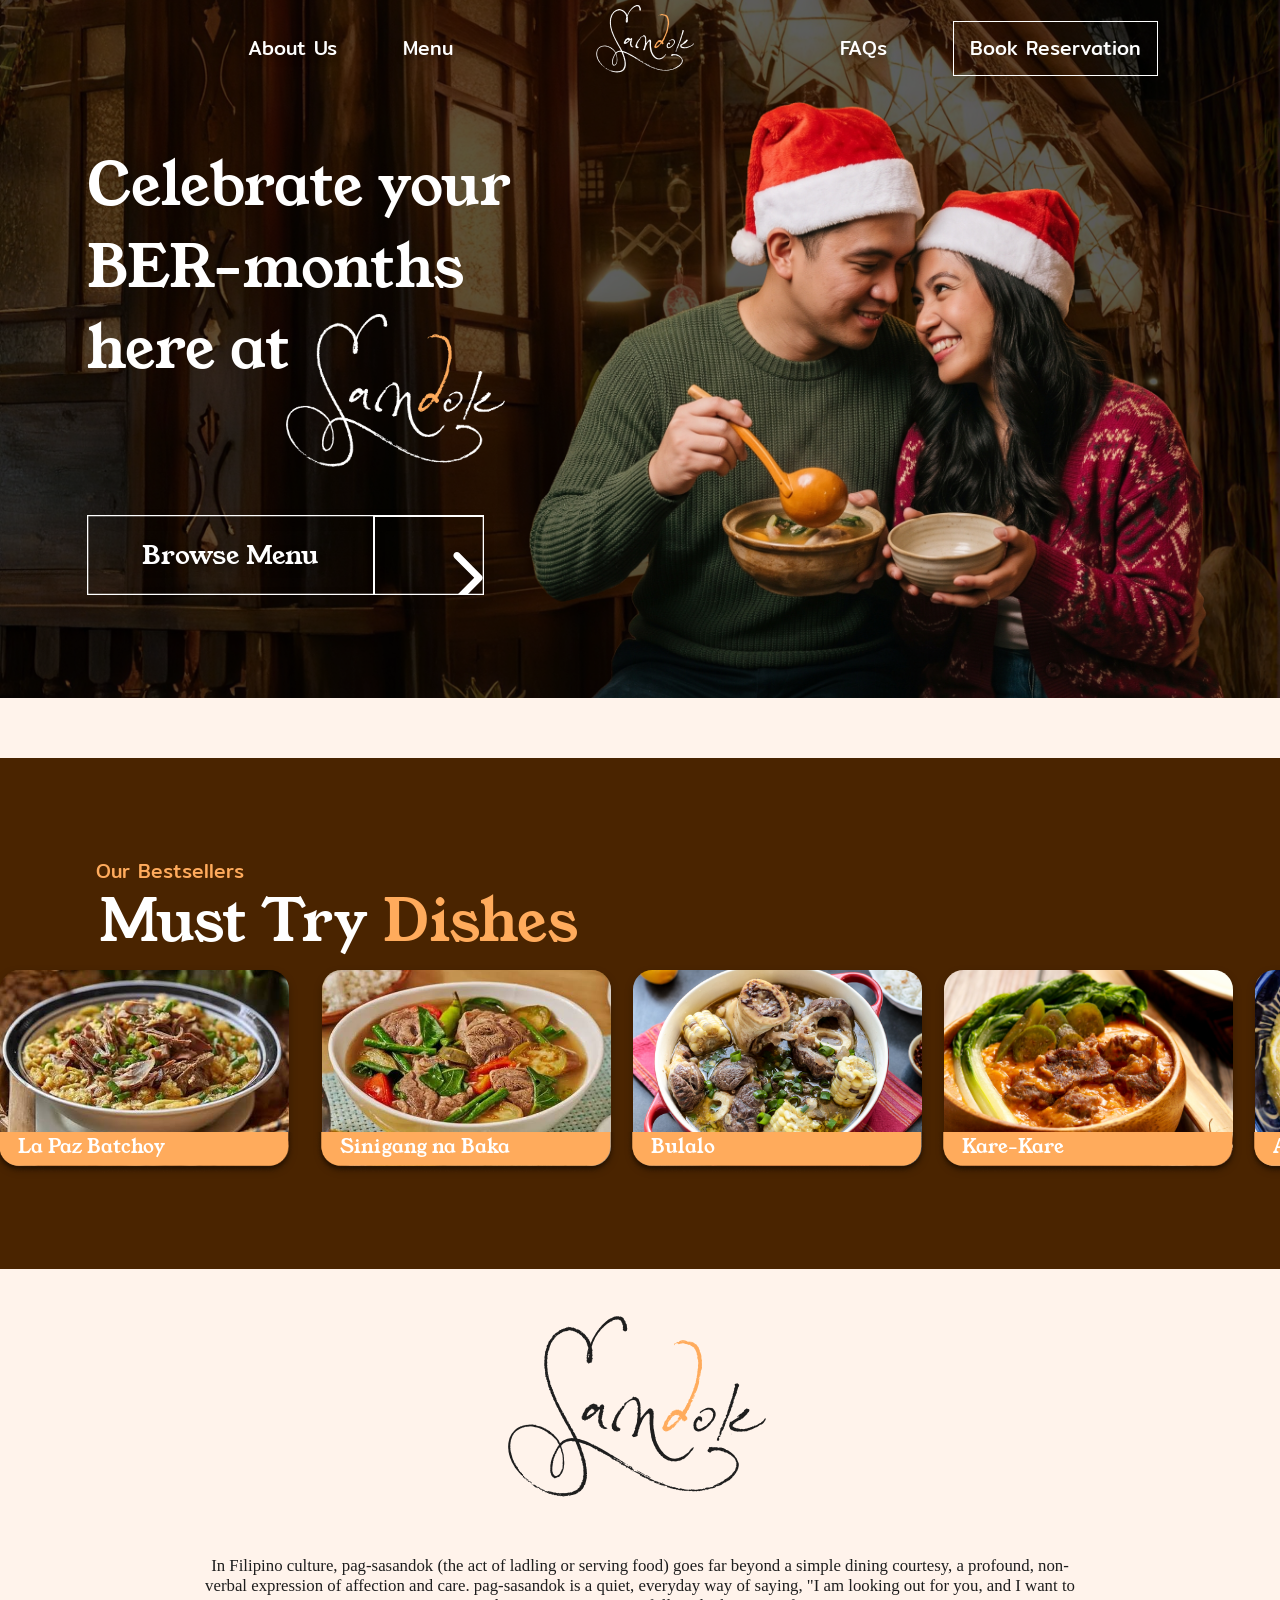
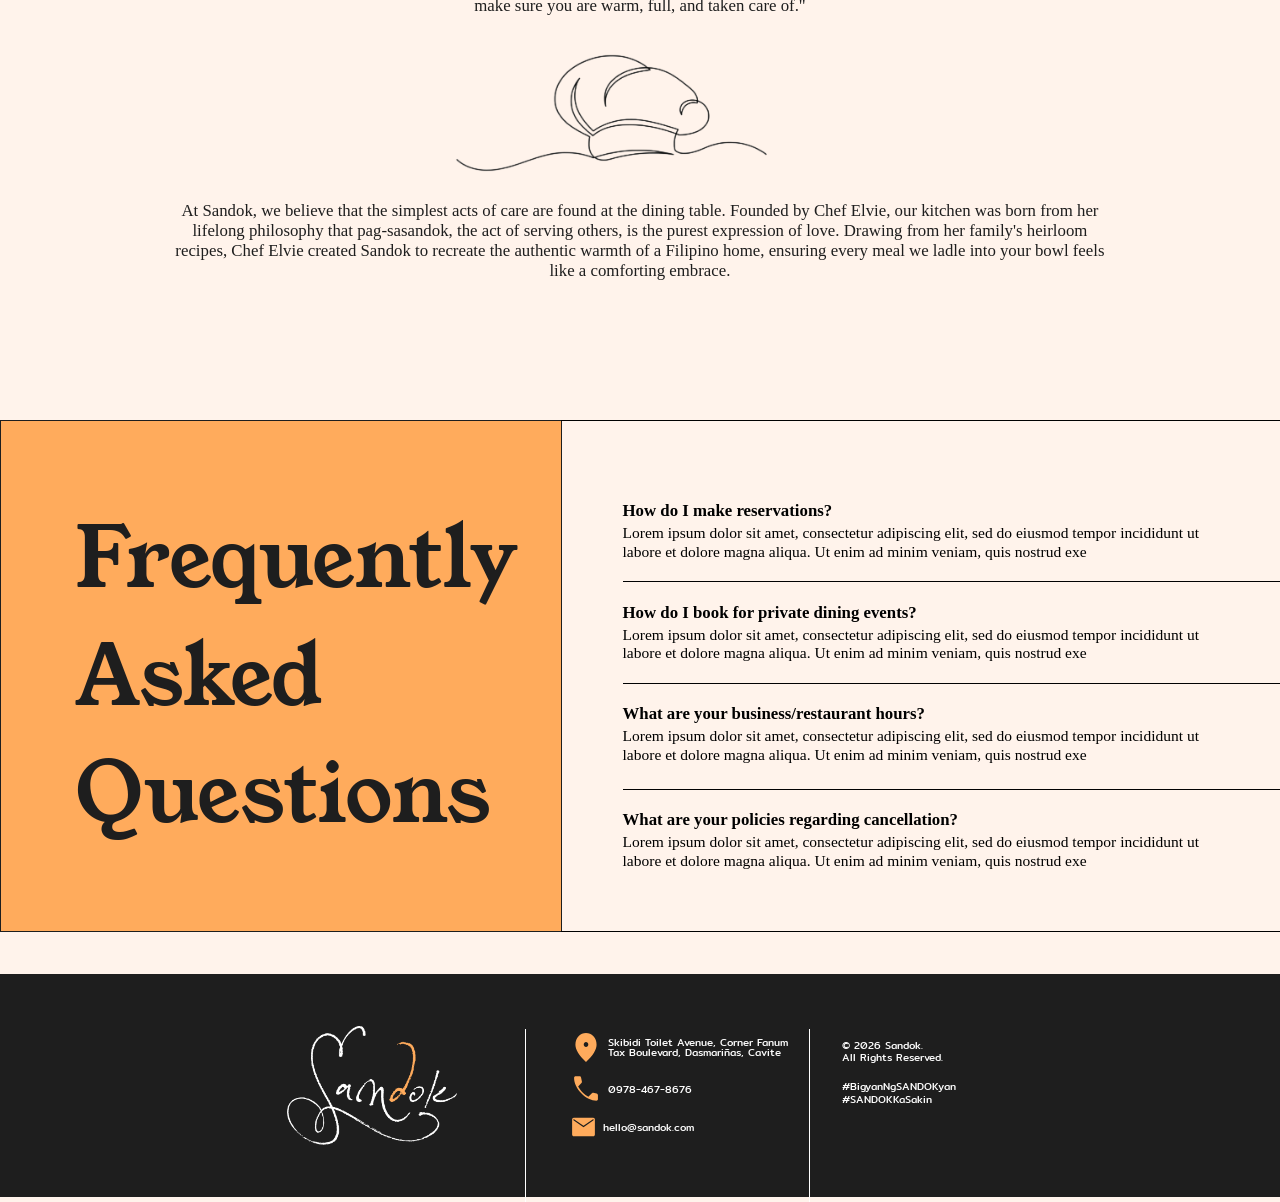
==== commit 2b3f727d: "fix error" ====
--- a/index.html
+++ b/index.html
@@ -1,3 +1,4 @@
+
 <!DOCTYPE html>
 <html lang="en">
     <head>
@@ -6,186 +7,339 @@
         <meta name="theme-color" content="#4a2400">
         <meta name="description" content="Celebrate at Sandok. Filipino heirloom recipes, comforting dishes, and meals served with care.">
         <title>Sandok | A Taste of Home</title>
+        <link rel="icon" type="image/png" href="image/ICON.png">
         <link rel="stylesheet" href="home.css">
         <link rel="stylesheet" href="style.css">
     </head>
+
     <body>
         <a class="skip-link" href="#main">Skip to content</a>
+
         <header class="navbar">
             <nav aria-label="Main navigation">
                 <div class="nav-left">
                     <a href="#about">About Us</a>
                     <a href="menu.html">Menu</a>
                 </div>
-                <a class="wordmark nav-logo" href="#home" aria-label="Sandok home">San<span>d</span>ok</a>
+
+                <a class="wordmark nav-logo" href="#home" aria-label="Sandok home">
+                    San<span>d</span>ok
+                </a>
+
                 <div class="nav-right">
                     <a href="#faqs">FAQs</a>
                     <button class="reservation-button">Book Reservation</button>
                 </div>
             </nav>
         </header>
+
         <main id="main">
+
+            <!-- HOME BANNER -->
             <section class="home-banner" id="home" aria-labelledby="banner-title">
                 <div class="banner-background">
                     <img src="image/restaurant.png" alt="">
                 </div>
+
                 <div class="banner-text">
-                    <h1 id="banner-title">Celebrate your<br>BER-months<br>here at</h1>
+                    <h1 id="banner-title">
+                        Celebrate your<br>
+                        BER-months<br>
+                        here at
+                    </h1>
+
                     <img class="banner-logo" src="image/sandok.png" alt="Sandok">
-                    <a class="browse-menu" href="menu.html"><span>Browse Menu</span><span class="browse-arrow"><img class="arrow-default" src="image/arrow.svg" alt=""><img class="arrow-hover" src="image/arrow-hover.svg" alt=""></span></a>
-                </div>
+
+                    <a class="browse-menu" href="menu.html">
+                        <span>Browse Menu</span>
+                        <span class="browse-arrow">
+                            <img class="arrow-default" src="image/arrow.svg" alt="">
+                            <img class="arrow-hover" src="image/arrow-hover.svg" alt="">
+                        </span>
+                    </a>
+                </div>
+
                 <div class="banner-photo">
-                    <img src="image/couple.png" alt="A couple in Christmas hats sharing a warm bowl of Filipino soup">
+                    <img src="image/couple.png"
+                        alt="A couple in Christmas hats sharing a warm bowl of Filipino soup">
                 </div>
             </section>
+
+            <!-- BESTSELLERS / HORIZONTAL DISH CAROUSEL -->
             <div class="bestsellers-scroll">
-            <section class="bestsellers" id="menu" aria-labelledby="menu-title">
-                <div class="menu-heading">
-                    <p>Our Bestsellers</p>
-                    <h2 id="menu-title">Must Try <span>Dishes</span></h2>
-                </div>
-                <div class="dish-carousel" tabindex="0" role="region" aria-label="Bestselling dishes. Scroll to browse all seven dishes.">
-                    <article class="dish-card">
-                        <div class="dish-photo batchoy">
-                            <img src="image/batchoy.png" alt="La Paz Batchoy noodle soup">
-                        </div>
-                        <div class="dish-label">
-                            <img src="image/dish-label.png" alt="">
-                            <h3>La Paz Batchoy</h3>
-                        </div>
-                    </article>
-                    <article class="dish-card">
-                        <div class="dish-photo sinigang">
-                            <img src="image/sinigang.png" alt="Sinigang na Baka with vegetables">
-                        </div>
-                        <div class="dish-label">
-                            <img src="image/dish-label.png" alt="">
-                            <h3>Sinigang na Baka</h3>
-                        </div>
-                    </article>
-                    <article class="dish-card">
-                        <div class="dish-photo bulalo">
-                            <img src="image/bulalo.png" alt="Bulalo beef bone marrow soup">
-                        </div>
-                        <div class="dish-label">
-                            <img src="image/dish-label.png" alt="">
-                            <h3>Bulalo</h3>
-                        </div>
-                    </article>
-                    <article class="dish-card">
-                        <div class="dish-photo">
-                            <img src="image/kare-kare.png" alt="Kare-Kare with peanut sauce and vegetables">
-                        </div>
-                        <div class="dish-label">
-                            <img src="image/dish-label.png" alt="">
-                            <h3>Kare-Kare</h3>
-                        </div>
-                    </article>
-                    <article class="dish-card">
-                        <div class="dish-photo arroz">
-                            <img src="image/arroz-caldo.png" alt="Arroz Caldo chicken rice porridge">
-                        </div>
-                        <div class="dish-label">
-                            <img src="image/dish-label.png" alt="">
-                            <h3>Arroz Caldo</h3>
-                        </div>
-                    </article>
-                    <article class="dish-card">
-                        <div class="dish-photo">
-                            <img src="image/kinilaw.png" alt="Fresh Tuna Kinilaw">
-                        </div>
-                        <div class="dish-label">
-                            <img src="image/dish-label.png" alt="">
-                            <h3>Tuna Kinilaw</h3>
-                        </div>
-                    </article>
-                    <article class="dish-card">
-                        <div class="dish-photo">
-                            <img src="image/halo-halo.png" alt="Halo-Halo Filipino dessert">
-                        </div>
-                        <div class="dish-label">
-                            <img src="image/dish-label.png" alt="">
-                            <h3>Halo-Halo</h3>
-                        </div>
-                    </article>
+                <section class="bestsellers" id="menu" aria-labelledby="menu-title">
+
+                    <div class="menu-heading">
+                        <p>Our Bestsellers</p>
+                        <h2 id="menu-title">Must Try <span>Dishes</span></h2>
+                    </div>
+
+                    <div class="dish-carousel"
+                        tabindex="0"
+                        role="region"
+                        aria-label="Bestselling dishes. Scroll to browse all seven dishes.">
+
+                        <!-- LA PAZ BATCHOY -->
+                        <article class="dish-card">
+                            <div class="dish-photo batchoy">
+                                <img src="image/batchoy.png" alt="La Paz Batchoy noodle soup">
+                            </div>
+
+                            <div class="dish-label">
+                                <img src="image/dish-label.png" alt="">
+                                <h3>La Paz Batchoy</h3>
+                            </div>
+                        </article>
+
+                        <!-- SINIGANG NA BAKA -->
+                        <article class="dish-card">
+                            <div class="dish-photo sinigang">
+                                <img src="image/sinigang.png" alt="Sinigang na Baka with vegetables">
+                            </div>
+
+                            <div class="dish-label">
+                                <img src="image/dish-label.png" alt="">
+                                <h3>Sinigang na Baka</h3>
+                            </div>
+                        </article>
+
+                        <!-- BULALO -->
+                        <article class="dish-card">
+                            <div class="dish-photo bulalo">
+                                <img src="image/bulalo.png" alt="Bulalo beef bone marrow soup">
+                            </div>
+
+                            <div class="dish-label">
+                                <img src="image/dish-label.png" alt="">
+                                <h3>Bulalo</h3>
+                            </div>
+                        </article>
+
+                        <!-- KARE-KARE -->
+                        <article class="dish-card">
+                            <div class="dish-photo">
+                                <img src="image/kare-kare.png"
+                                    alt="Kare-Kare with peanut sauce and vegetables">
+                            </div>
+
+                            <div class="dish-label">
+                                <img src="image/dish-label.png" alt="">
+                                <h3>Kare-Kare</h3>
+                            </div>
+                        </article>
+
+                        <!-- ARROZ CALDO -->
+                        <article class="dish-card">
+                            <div class="dish-photo arroz">
+                                <img src="image/arroz-caldo.png"
+                                    alt="Arroz Caldo chicken rice porridge">
+                            </div>
+
+                            <div class="dish-label">
+                                <img src="image/dish-label.png" alt="">
+                                <h3>Arroz Caldo</h3>
+                            </div>
+                        </article>
+
+                        <!-- TUNA KINILAW -->
+                        <article class="dish-card">
+                            <div class="dish-photo">
+                                <img src="image/kinilaw.png" alt="Fresh Tuna Kinilaw">
+                            </div>
+
+                            <div class="dish-label">
+                                <img src="image/dish-label.png" alt="">
+                                <h3>Tuna Kinilaw</h3>
+                            </div>
+                        </article>
+
+                        <!-- HALO-HALO -->
+                        <article class="dish-card">
+                            <div class="dish-photo">
+                                <img src="image/halo-halo.png" alt="Halo-Halo Filipino dessert">
+                            </div>
+
+                            <div class="dish-label">
+                                <img src="image/dish-label.png" alt="">
+                                <h3>Halo-Halo</h3>
+                            </div>
+                        </article>
+                    </div>
                 </section>
             </div>
+
+            <!-- ABOUT SANDOK -->
+            <section class="about" id="about" aria-label="About Sandok">
+
+                <h2 class="wordmark about-logo">
+                    San<span>d</span>ok
+                </h2>
+
+                <p class="culture">
+                    In Filipino culture, pag-sasandok (the act of ladling or
+                    serving food) goes far beyond a simple dining courtesy,
+                    a profound, non-verbal expression of affection and care.
+                    pag-sasandok is a quiet, everyday way of saying,
+                    &quot;I am looking out for you, and I want to make sure
+                    you are warm, full, and taken care of.&quot;
+                </p>
+
+                <div class="serving-illustration">
+                    <img src="image/serving.png"
+                        alt="An illustration of hands serving food with care">
+                </div>
+
+                <p class="story">
+                    At Sandok, we believe that the simplest acts of care are
+                    found at the dining table. Founded by Chef Elvie, our
+                    kitchen was born from her lifelong philosophy that
+                    pag-sasandok, the act of serving others, is the purest
+                    expression of love. Drawing from her family's heirloom
+                    recipes, Chef Elvie created Sandok to recreate the
+                    authentic warmth of a Filipino home, ensuring every meal
+                    we ladle into your bowl feels like a comforting embrace.
+                </p>
             </section>
-            <section class="about" id="about" aria-label="About Sandok">
-                <h2 class="wordmark about-logo">San<span>d</span>ok</h2>
-                <p class="culture">In Filipino culture, pag-sasandok (the act of ladling or serving food) goes far beyond a simple dining courtesy, a profound, non-verbal expression of affection and care. pag-sasandok is a quiet, everyday way of saying, &quot;I am looking out for you, and I want to make sure you are warm, full, and taken care of.&quot;</p>
-                <div class="serving-illustration">
-                    <img src="image/serving.png" alt="An illustration of hands serving food with care">
-                </div>
-                <p class="story">At Sandok, we believe that the simplest acts of care are found at the dining table. Founded by Chef Elvie, our kitchen was born from her lifelong philosophy that pag-sasandok, the act of serving others, is the purest expression of love. Drawing from her family's heirloom recipes, Chef Elvie created Sandok to recreate the authentic warmth of a Filipino home, ensuring every meal we ladle into your bowl feels like a comforting embrace.</p>
-            </section>
+
+            <!-- FREQUENTLY ASKED QUESTIONS -->
             <section class="faqs" id="faqs" aria-labelledby="faq-title">
+
                 <div class="faq-heading">
-                    <h2 id="faq-title">Frequently<br>Asked<br>Questions</h2>
-                </div>
+                    <h2 id="faq-title">
+                        Frequently<br>
+                        Asked<br>
+                        Questions
+                    </h2>
+                </div>
+
                 <div class="faq-content">
-                    <img class="section-line top-line" src="image/section-line.svg" alt="">
+
+                    <img class="section-line top-line"
+                        src="image/section-line.svg" alt="">
+
                     <div class="faq-list">
+
                         <details open>
                             <summary>How do I make reservations?</summary>
-                            <p>Lorem ipsum dolor sit amet, consectetur adipiscing elit, sed do eiusmod tempor incididunt ut labore et dolore magna aliqua. Ut enim ad minim veniam, quis nostrud exe</p>
+                            <p>
+                                Lorem ipsum dolor sit amet, consectetur
+                                adipiscing elit, sed do eiusmod tempor
+                                incididunt ut labore et dolore magna aliqua.
+                                Ut enim ad minim veniam, quis nostrud exe
+                            </p>
                             <img class="faq-divider" src="image/faq-line.svg" alt="">
                         </details>
+
                         <details open>
                             <summary>How do I book for private dining events?</summary>
-                            <p>Lorem ipsum dolor sit amet, consectetur adipiscing elit, sed do eiusmod tempor incididunt ut labore et dolore magna aliqua. Ut enim ad minim veniam, quis nostrud exe</p>
+                            <p>
+                                Lorem ipsum dolor sit amet, consectetur
+                                adipiscing elit, sed do eiusmod tempor
+                                incididunt ut labore et dolore magna aliqua.
+                                Ut enim ad minim veniam, quis nostrud exe
+                            </p>
                             <img class="faq-divider" src="image/faq-line.svg" alt="">
                         </details>
+
                         <details open>
                             <summary>What are your business/restaurant hours?</summary>
-                            <p>Lorem ipsum dolor sit amet, consectetur adipiscing elit, sed do eiusmod tempor incididunt ut labore et dolore magna aliqua. Ut enim ad minim veniam, quis nostrud exe</p>
+                            <p>
+                                Lorem ipsum dolor sit amet, consectetur
+                                adipiscing elit, sed do eiusmod tempor
+                                incididunt ut labore et dolore magna aliqua.
+                                Ut enim ad minim veniam, quis nostrud exe
+                            </p>
                             <img class="faq-divider" src="image/faq-line-last.svg" alt="">
                         </details>
+
                         <details open>
                             <summary>What are your policies regarding cancellation?</summary>
-                            <p>Lorem ipsum dolor sit amet, consectetur adipiscing elit, sed do eiusmod tempor incididunt ut labore et dolore magna aliqua. Ut enim ad minim veniam, quis nostrud exe</p>
+                            <p>
+                                Lorem ipsum dolor sit amet, consectetur
+                                adipiscing elit, sed do eiusmod tempor
+                                incididunt ut labore et dolore magna aliqua.
+                                Ut enim ad minim veniam, quis nostrud exe
+                            </p>
                         </details>
                     </div>
-                    <img class="section-line bottom-line" src="image/section-line.svg" alt="">
+
+                    <img class="section-line bottom-line"
+                        src="image/section-line.svg" alt="">
                 </div>
             </section>
         </main>
+
+        <!-- FOOTER -->
         <footer>
             <div class="footer-inner">
-                <a href="#home" aria-label="Sandok home"><img class="footer-logo" src="image/sandok.png" alt="Sandok"></a>
+
+                <a href="#home" aria-label="Sandok home">
+                    <img class="footer-logo" src="image/sandok.png" alt="Sandok">
+                </a>
+
                 <div class="footer-divider">
                     <img src="image/footer-line.svg" alt="">
                 </div>
+
                 <address>
                     <div>
-                        <span class="contact-icon"><img src="image/location.svg" alt=""></span>
-                        <span>Skibidi Toilet Avenue, Corner Fanum Tax Boulevard, Dasmariñas, Cavite</span>
-                    </div>
+                        <span class="contact-icon">
+                            <img src="image/location.svg" alt="">
+                        </span>
+                        <span>
+                            Skibidi Toilet Avenue, Corner Fanum Tax Boulevard,
+                            Dasmariñas, Cavite
+                        </span>
+                    </div>
+
                     <div>
-                        <span class="contact-icon"><img src="image/phone.svg" alt=""></span>
+                        <span class="contact-icon">
+                            <img src="image/phone.svg" alt="">
+                        </span>
                         <a href="tel:+639784678676">0978-467-8676</a>
                     </div>
+
                     <div>
-                        <span class="contact-icon"><img src="image/email.svg" alt=""></span>
+                        <span class="contact-icon">
+                            <img src="image/email.svg" alt="">
+                        </span>
                         <a href="mailto:hello@sandok.com">hello@sandok.com</a>
                     </div>
                 </address>
+
                 <div class="footer-divider">
                     <img src="image/footer-line.svg" alt="">
                 </div>
+
                 <div class="copyright">
                     <p>© 2026 Sandok.<br>All Rights Reserved.</p>
                     <p>#BigyanNgSANDOKyan<br>#SANDOKKaSakin</p>
                 </div>
             </div>
         </footer>
+
+        <!-- RESERVATION DIALOG -->
         <dialog id="reservation-dialog" aria-labelledby="reservation-title">
-            <button class="dialog-close" type="button" aria-label="Close reservation details">×</button>
+            <button class="dialog-close" type="button"
+                aria-label="Close reservation details">×</button>
+
             <h2 id="reservation-title">Book Reservation</h2>
-            <p>Contact Sandok to reserve your table or arrange a private dining event.</p>
-            <a class="contact-action" href="tel:+639784678676">Call 0978-467-8676</a>
-            <a class="contact-action" href="mailto:hello@sandok.com?subject=Sandok%20Reservation">Email hello@sandok.com</a>
+
+            <p>
+                Contact Sandok to reserve your table or arrange a private
+                dining event.
+            </p>
+
+            <a class="contact-action" href="tel:+639784678676">
+                Call 0978-467-8676
+            </a>
+
+            <a class="contact-action"
+                href="mailto:hello@sandok.com?subject=Sandok%20Reservation">
+                Email hello@sandok.com
+            </a>
         </dialog>
+
         <script src="script.js"></script>
     </body>
 </html>
--- a/home.css
+++ b/home.css
@@ -209,10 +209,10 @@
 .about {
     --about-space: 32px;
     scroll-margin-top: calc(-1 * var(--header-height));
-    height: calc(1212 * var(--u) + var(--about-space));
+    height: calc(1112 * var(--u) + var(--about-space));
     position: relative;
     text-align: center;
-    padding-top: calc(113 * var(--u) + var(--about-space));
+    padding-top: calc(13 * var(--u) + var(--about-space));
     font: calc(26 * var(--u))/1.2 'Minion Pro', 'Times New Roman', serif;
 }
 
@@ -229,7 +229,7 @@
 
 .serving-illustration {
     position: absolute;
-    top: calc(543 * var(--u) + var(--about-space));
+    top: calc(443 * var(--u) + var(--about-space));
     left: 35.56%;
     width: 24.394%;
     height: calc(364 * var(--u));
@@ -246,7 +246,7 @@
 
 .story {
     position: absolute;
-    top: calc(873 * var(--u) + var(--about-space));
+    top: calc(773 * var(--u) + var(--about-space));
     width: 74.19%;
     left: 12.9%;
 }
@@ -324,83 +324,4 @@
     position: absolute;
     left: 0;
     bottom: calc(32 * var(--u));
-}
-
-/* Footer */
-footer {
-    margin-top: calc(167 * var(--u));
-    height: calc(345 * var(--u));
-    background: var(--ink);
-    color: white;
-    display: flex;
-    align-items: center;
-    justify-content: center;
-    font-family: Mitr, sans-serif;
-}
-
-.footer-inner {
-    width: calc(1092 * var(--u));
-    display: flex;
-    align-items: center;
-    gap: calc(47 * var(--u));
-}
-
-.footer-logo {
-    width: calc(263 * var(--u));
-    height: calc(184 * var(--u));
-    object-fit: cover;
-    margin-right: calc(59 * var(--u));
-}
-
-.footer-divider {
-    width: 1px;
-    height: calc(173 * var(--u));
-    position: relative;
-    flex-shrink: 0;
-}
-
-.footer-divider img {
-    position: absolute;
-    transform: rotate(90deg);
-    transform-origin: 0 0;
-}
-
-address {
-    font-style: normal;
-    width: calc(327 * var(--u));
-    font-size: calc(16 * var(--u));
-    line-height: 1;
-    display: flex;
-    flex-direction: column;
-    gap: calc(9 * var(--u));
-    margin-left: calc(18 * var(--u));
-    flex-shrink: 0;
-}
-
-address > div {
-    display: flex;
-    align-items: center;
-    gap: calc(7 * var(--u));
-}
-
-address > div > span:last-child {
-    width: calc(310 * var(--u));
-    flex-shrink: 0;
-}
-
-.contact-icon {
-    flex: 0 0 calc(35 * var(--u));
-}
-
-.copyright {
-    align-self: flex-start;
-    padding-top: calc(20 * var(--u));
-    width: calc(237 * var(--u));
-    font-size: calc(16 * var(--u));
-    line-height: 1.2;
-    flex-shrink: 0;
-}
-
-.copyright p + p {
-    margin-top: calc(26 * var(--u));
 }
--- a/style.css
+++ b/style.css
@@ -37,6 +37,7 @@
 }
 
 html {
+    overflow-x: clip;
     scroll-behavior: smooth;
     scroll-padding-top: var(--header-height);
 }
@@ -285,6 +286,85 @@
     display: none !important;
 }
 
+/* Footer */
+footer {
+    margin-top: calc(64 * var(--u));
+    height: calc(345 * var(--u));
+    background: var(--ink);
+    color: white;
+    display: flex;
+    align-items: center;
+    justify-content: center;
+    font-family: Mitr, sans-serif;
+}
+
+.footer-inner {
+    width: calc(1092 * var(--u));
+    display: flex;
+    align-items: center;
+    gap: calc(47 * var(--u));
+}
+
+.footer-logo {
+    width: calc(263 * var(--u));
+    height: calc(184 * var(--u));
+    object-fit: cover;
+    margin-right: calc(59 * var(--u));
+}
+
+.footer-divider {
+    width: 1px;
+    height: calc(173 * var(--u));
+    position: relative;
+    flex-shrink: 0;
+}
+
+.footer-divider img {
+    position: absolute;
+    transform: rotate(90deg);
+    transform-origin: 0 0;
+}
+
+address {
+    font-style: normal;
+    width: calc(327 * var(--u));
+    font-size: calc(16 * var(--u));
+    line-height: 1;
+    display: flex;
+    flex-direction: column;
+    gap: calc(9 * var(--u));
+    margin-left: calc(18 * var(--u));
+    flex-shrink: 0;
+}
+
+address > div {
+    display: flex;
+    align-items: center;
+    gap: calc(7 * var(--u));
+}
+
+address > div > span:last-child {
+    width: calc(310 * var(--u));
+    flex-shrink: 0;
+}
+
+.contact-icon {
+    flex: 0 0 calc(35 * var(--u));
+}
+
+.copyright {
+    align-self: flex-start;
+    padding-top: calc(20 * var(--u));
+    width: calc(237 * var(--u));
+    font-size: calc(16 * var(--u));
+    line-height: 1.2;
+    flex-shrink: 0;
+}
+
+.copyright p + p {
+    margin-top: calc(26 * var(--u));
+}
+
 /* Large screens */
 @media (min-width: 1980px) {
     :root {
@@ -540,7 +620,7 @@
     }
 
     footer {
-        margin-top: 48px;
+        margin-top: 24px;
         height: auto;
         padding: 30px 24px;
     }
@@ -639,7 +719,6 @@
         flex-direction: row;
         flex-wrap: wrap;
         gap: 8px 16px;
-        min-height: 0;
         padding: 16px;
     }
 
@@ -694,4 +773,4 @@
     html {
         scroll-behavior: auto;
     }
-}
+}
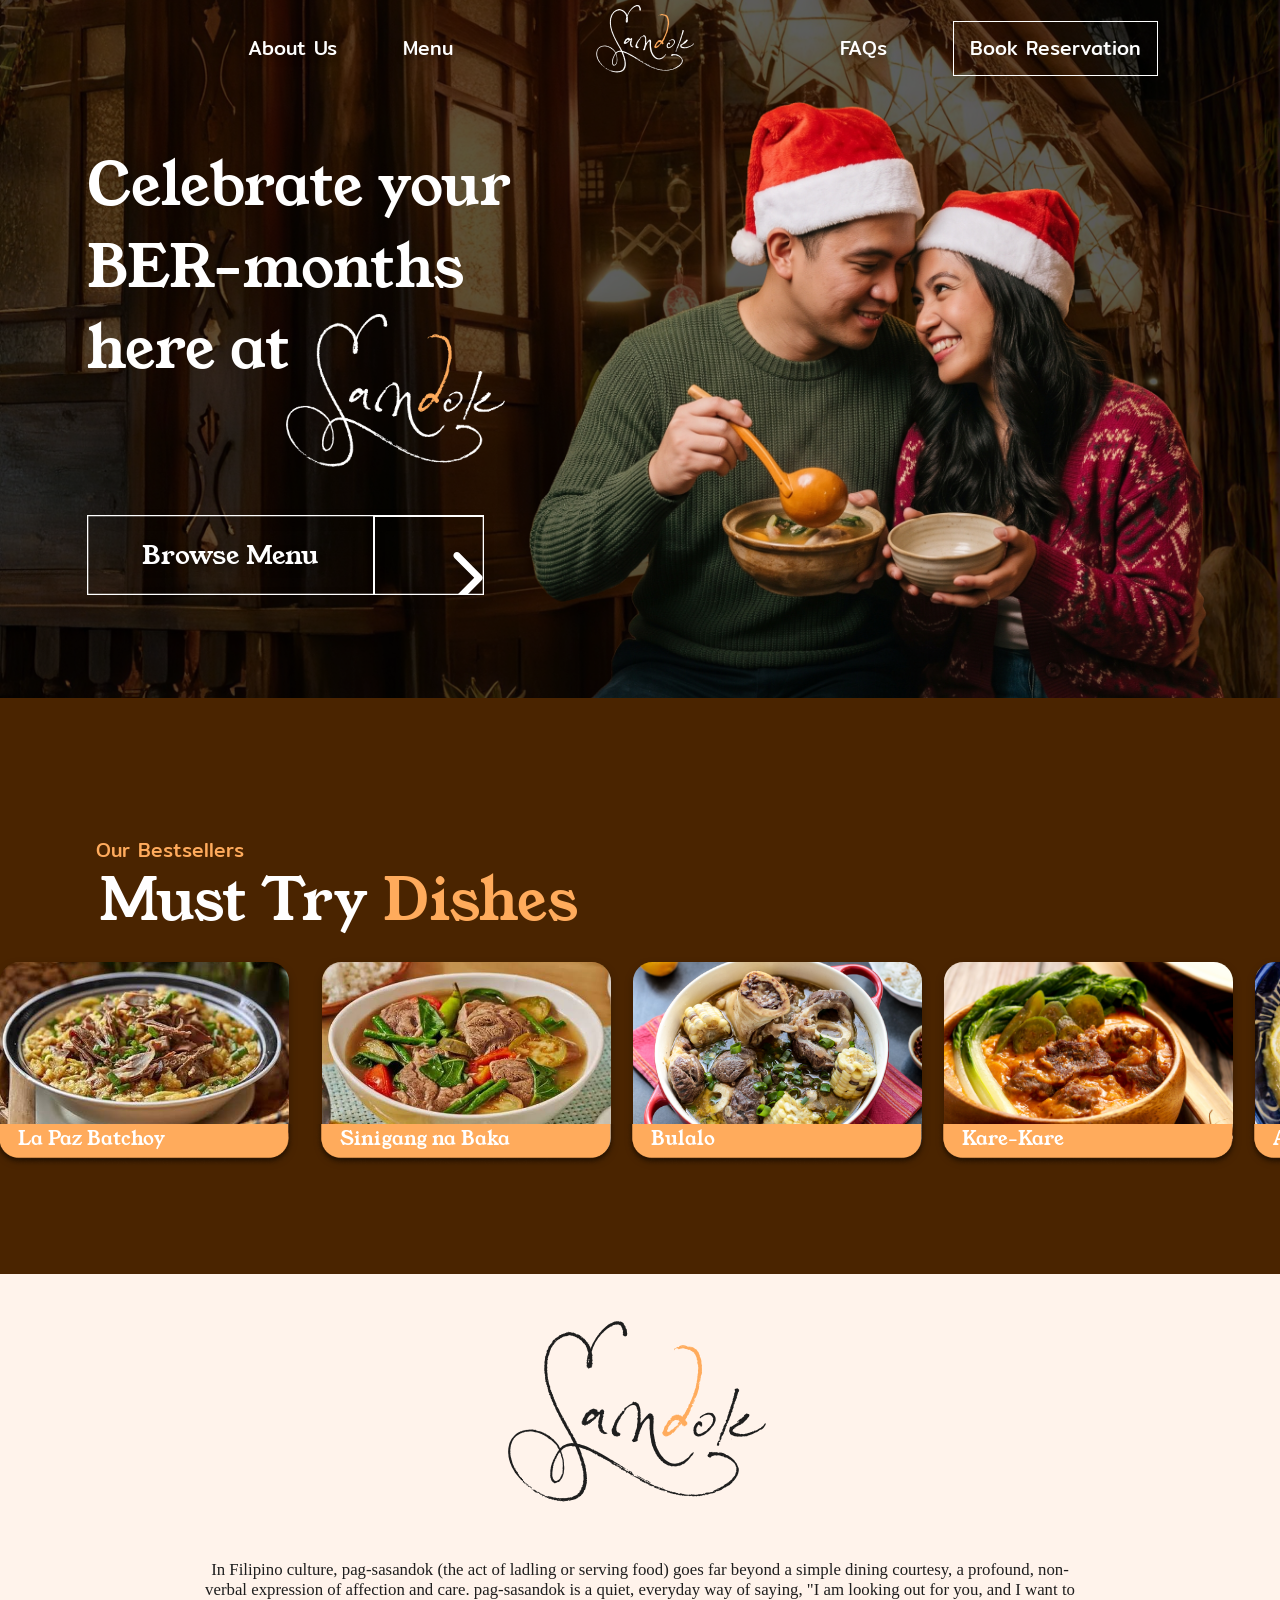
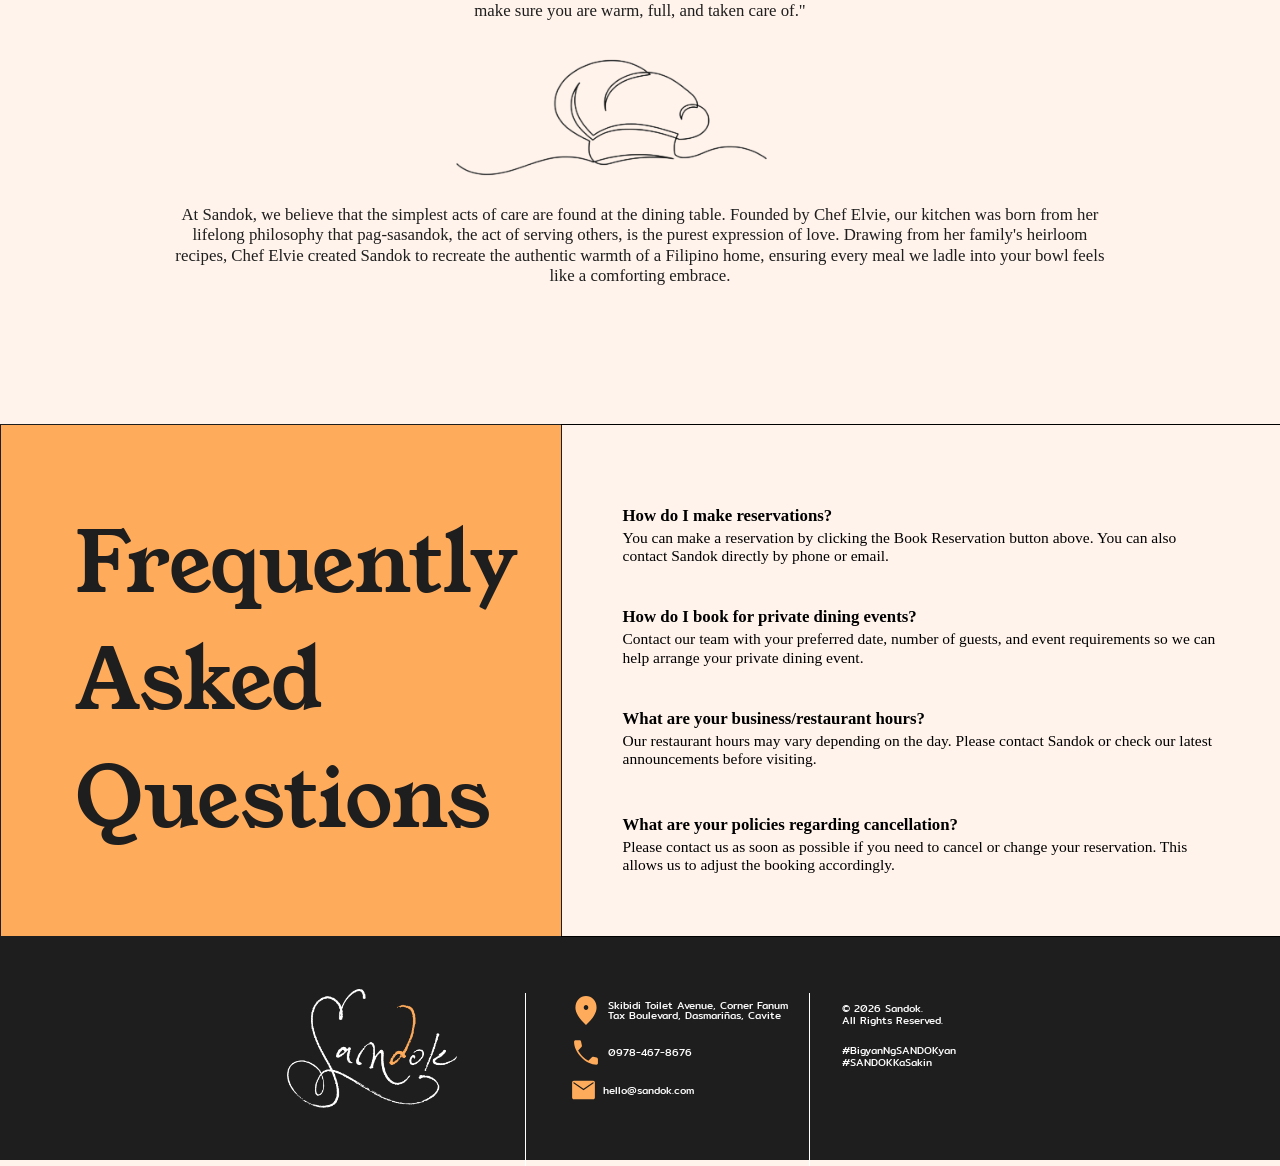
==== commit f335bcfe: "added faq infos" ====
--- a/index.html
+++ b/index.html
@@ -1,345 +1,333 @@
-
 <!DOCTYPE html>
 <html lang="en">
-    <head>
-        <meta charset="UTF-8">
-        <meta name="viewport" content="width=device-width, initial-scale=1.0">
-        <meta name="theme-color" content="#4a2400">
-        <meta name="description" content="Celebrate at Sandok. Filipino heirloom recipes, comforting dishes, and meals served with care.">
-        <title>Sandok | A Taste of Home</title>
-        <link rel="icon" type="image/png" href="image/ICON.png">
-        <link rel="stylesheet" href="home.css">
-        <link rel="stylesheet" href="style.css">
-    </head>
-
-    <body>
-        <a class="skip-link" href="#main">Skip to content</a>
-
-        <header class="navbar">
-            <nav aria-label="Main navigation">
-                <div class="nav-left">
-                    <a href="#about">About Us</a>
-                    <a href="menu.html">Menu</a>
-                </div>
-
-                <a class="wordmark nav-logo" href="#home" aria-label="Sandok home">
-                    San<span>d</span>ok
+
+<head>
+    <meta charset="UTF-8">
+    <meta name="viewport" content="width=device-width, initial-scale=1.0">
+    <meta name="theme-color" content="#4a2400">
+    <meta name="description"
+        content="Celebrate at Sandok. Filipino heirloom recipes, comforting dishes, and meals served with care.">
+    <title>Sandok | A Taste of Home</title>
+    <link rel="icon" type="image/png" href="image/ICON.png">
+    <link rel="stylesheet" href="home.css">
+    <link rel="stylesheet" href="style.css">
+</head>
+
+<body>
+    <a class="skip-link" href="#main">Skip to content</a>
+
+    <header class="navbar">
+        <nav aria-label="Main navigation">
+            <div class="nav-left">
+                <a href="#about">About Us</a>
+                <a href="menu.html">Menu</a>
+            </div>
+
+            <a class="wordmark nav-logo" href="#home" aria-label="Sandok home">
+                San<span>d</span>ok
+            </a>
+
+            <div class="nav-right">
+                <a href="#faqs">FAQs</a>
+                <button class="reservation-button">Book Reservation</button>
+            </div>
+        </nav>
+    </header>
+
+    <main id="main">
+
+        <!-- HOME BANNER -->
+        <section class="home-banner" id="home" aria-labelledby="banner-title">
+            <div class="banner-background">
+                <img src="image/restaurant.png" alt="">
+            </div>
+
+            <div class="banner-text">
+                <h1 id="banner-title">
+                    Celebrate your<br>
+                    BER-months<br>
+                    here at
+                </h1>
+
+                <img class="banner-logo" src="image/sandok.png" alt="Sandok">
+
+                <a class="browse-menu" href="menu.html">
+                    <span>Browse Menu</span>
+                    <span class="browse-arrow">
+                        <img class="arrow-default" src="image/arrow.svg" alt="">
+                        <img class="arrow-hover" src="image/arrow-hover.svg" alt="">
+                    </span>
                 </a>
-
-                <div class="nav-right">
-                    <a href="#faqs">FAQs</a>
-                    <button class="reservation-button">Book Reservation</button>
-                </div>
-            </nav>
-        </header>
-
-        <main id="main">
-
-            <!-- HOME BANNER -->
-            <section class="home-banner" id="home" aria-labelledby="banner-title">
-                <div class="banner-background">
-                    <img src="image/restaurant.png" alt="">
-                </div>
-
-                <div class="banner-text">
-                    <h1 id="banner-title">
-                        Celebrate your<br>
-                        BER-months<br>
-                        here at
-                    </h1>
-
-                    <img class="banner-logo" src="image/sandok.png" alt="Sandok">
-
-                    <a class="browse-menu" href="menu.html">
-                        <span>Browse Menu</span>
-                        <span class="browse-arrow">
-                            <img class="arrow-default" src="image/arrow.svg" alt="">
-                            <img class="arrow-hover" src="image/arrow-hover.svg" alt="">
-                        </span>
-                    </a>
-                </div>
-
-                <div class="banner-photo">
-                    <img src="image/couple.png"
-                        alt="A couple in Christmas hats sharing a warm bowl of Filipino soup">
+            </div>
+
+            <div class="banner-photo">
+                <img src="image/couple.png" alt="A couple in Christmas hats sharing a warm bowl of Filipino soup">
+            </div>
+        </section>
+
+        <!-- BESTSELLERS / HORIZONTAL DISH CAROUSEL -->
+        <div class="bestsellers-scroll">
+            <section class="bestsellers" id="menu" aria-labelledby="menu-title">
+
+                <div class="menu-heading">
+                    <p>Our Bestsellers</p>
+                    <h2 id="menu-title">Must Try <span>Dishes</span></h2>
+                </div>
+
+                <div class="dish-carousel" tabindex="0" role="region"
+                    aria-label="Bestselling dishes. Scroll to browse all seven dishes.">
+
+                    <!-- LA PAZ BATCHOY -->
+                    <article class="dish-card">
+                        <div class="dish-photo batchoy">
+                            <img src="image/batchoy.png" alt="La Paz Batchoy noodle soup">
+                        </div>
+
+                        <div class="dish-label">
+                            <img src="image/dish-label.png" alt="">
+                            <h3>La Paz Batchoy</h3>
+                        </div>
+                    </article>
+
+                    <!-- SINIGANG NA BAKA -->
+                    <article class="dish-card">
+                        <div class="dish-photo sinigang">
+                            <img src="image/sinigang.png" alt="Sinigang na Baka with vegetables">
+                        </div>
+
+                        <div class="dish-label">
+                            <img src="image/dish-label.png" alt="">
+                            <h3>Sinigang na Baka</h3>
+                        </div>
+                    </article>
+
+                    <!-- BULALO -->
+                    <article class="dish-card">
+                        <div class="dish-photo bulalo">
+                            <img src="image/bulalo.png" alt="Bulalo beef bone marrow soup">
+                        </div>
+
+                        <div class="dish-label">
+                            <img src="image/dish-label.png" alt="">
+                            <h3>Bulalo</h3>
+                        </div>
+                    </article>
+
+                    <!-- KARE-KARE -->
+                    <article class="dish-card">
+                        <div class="dish-photo">
+                            <img src="image/kare-kare.png" alt="Kare-Kare with peanut sauce and vegetables">
+                        </div>
+
+                        <div class="dish-label">
+                            <img src="image/dish-label.png" alt="">
+                            <h3>Kare-Kare</h3>
+                        </div>
+                    </article>
+
+                    <!-- ARROZ CALDO -->
+                    <article class="dish-card">
+                        <div class="dish-photo arroz">
+                            <img src="image/arroz-caldo.png" alt="Arroz Caldo chicken rice porridge">
+                        </div>
+
+                        <div class="dish-label">
+                            <img src="image/dish-label.png" alt="">
+                            <h3>Arroz Caldo</h3>
+                        </div>
+                    </article>
+
+                    <!-- TUNA KINILAW -->
+                    <article class="dish-card">
+                        <div class="dish-photo">
+                            <img src="image/kinilaw.png" alt="Fresh Tuna Kinilaw">
+                        </div>
+
+                        <div class="dish-label">
+                            <img src="image/dish-label.png" alt="">
+                            <h3>Tuna Kinilaw</h3>
+                        </div>
+                    </article>
+
+                    <!-- HALO-HALO -->
+                    <article class="dish-card">
+                        <div class="dish-photo">
+                            <img src="image/halo-halo.png" alt="Halo-Halo Filipino dessert">
+                        </div>
+
+                        <div class="dish-label">
+                            <img src="image/dish-label.png" alt="">
+                            <h3>Halo-Halo</h3>
+                        </div>
+                    </article>
                 </div>
             </section>
-
-            <!-- BESTSELLERS / HORIZONTAL DISH CAROUSEL -->
-            <div class="bestsellers-scroll">
-                <section class="bestsellers" id="menu" aria-labelledby="menu-title">
-
-                    <div class="menu-heading">
-                        <p>Our Bestsellers</p>
-                        <h2 id="menu-title">Must Try <span>Dishes</span></h2>
-                    </div>
-
-                    <div class="dish-carousel"
-                        tabindex="0"
-                        role="region"
-                        aria-label="Bestselling dishes. Scroll to browse all seven dishes.">
-
-                        <!-- LA PAZ BATCHOY -->
-                        <article class="dish-card">
-                            <div class="dish-photo batchoy">
-                                <img src="image/batchoy.png" alt="La Paz Batchoy noodle soup">
-                            </div>
-
-                            <div class="dish-label">
-                                <img src="image/dish-label.png" alt="">
-                                <h3>La Paz Batchoy</h3>
-                            </div>
-                        </article>
-
-                        <!-- SINIGANG NA BAKA -->
-                        <article class="dish-card">
-                            <div class="dish-photo sinigang">
-                                <img src="image/sinigang.png" alt="Sinigang na Baka with vegetables">
-                            </div>
-
-                            <div class="dish-label">
-                                <img src="image/dish-label.png" alt="">
-                                <h3>Sinigang na Baka</h3>
-                            </div>
-                        </article>
-
-                        <!-- BULALO -->
-                        <article class="dish-card">
-                            <div class="dish-photo bulalo">
-                                <img src="image/bulalo.png" alt="Bulalo beef bone marrow soup">
-                            </div>
-
-                            <div class="dish-label">
-                                <img src="image/dish-label.png" alt="">
-                                <h3>Bulalo</h3>
-                            </div>
-                        </article>
-
-                        <!-- KARE-KARE -->
-                        <article class="dish-card">
-                            <div class="dish-photo">
-                                <img src="image/kare-kare.png"
-                                    alt="Kare-Kare with peanut sauce and vegetables">
-                            </div>
-
-                            <div class="dish-label">
-                                <img src="image/dish-label.png" alt="">
-                                <h3>Kare-Kare</h3>
-                            </div>
-                        </article>
-
-                        <!-- ARROZ CALDO -->
-                        <article class="dish-card">
-                            <div class="dish-photo arroz">
-                                <img src="image/arroz-caldo.png"
-                                    alt="Arroz Caldo chicken rice porridge">
-                            </div>
-
-                            <div class="dish-label">
-                                <img src="image/dish-label.png" alt="">
-                                <h3>Arroz Caldo</h3>
-                            </div>
-                        </article>
-
-                        <!-- TUNA KINILAW -->
-                        <article class="dish-card">
-                            <div class="dish-photo">
-                                <img src="image/kinilaw.png" alt="Fresh Tuna Kinilaw">
-                            </div>
-
-                            <div class="dish-label">
-                                <img src="image/dish-label.png" alt="">
-                                <h3>Tuna Kinilaw</h3>
-                            </div>
-                        </article>
-
-                        <!-- HALO-HALO -->
-                        <article class="dish-card">
-                            <div class="dish-photo">
-                                <img src="image/halo-halo.png" alt="Halo-Halo Filipino dessert">
-                            </div>
-
-                            <div class="dish-label">
-                                <img src="image/dish-label.png" alt="">
-                                <h3>Halo-Halo</h3>
-                            </div>
-                        </article>
-                    </div>
-                </section>
-            </div>
-
-            <!-- ABOUT SANDOK -->
-            <section class="about" id="about" aria-label="About Sandok">
-
-                <h2 class="wordmark about-logo">
-                    San<span>d</span>ok
+        </div>
+
+        <!-- ABOUT SANDOK -->
+        <section class="about" id="about" aria-label="About Sandok">
+
+            <h2 class="wordmark about-logo">
+                San<span>d</span>ok
+            </h2>
+
+            <p class="culture">
+                In Filipino culture, pag-sasandok (the act of ladling or
+                serving food) goes far beyond a simple dining courtesy,
+                a profound, non-verbal expression of affection and care.
+                pag-sasandok is a quiet, everyday way of saying,
+                &quot;I am looking out for you, and I want to make sure
+                you are warm, full, and taken care of.&quot;
+            </p>
+
+            <div class="serving-illustration">
+                <img src="image/serving.png" alt="An illustration of hands serving food with care">
+            </div>
+
+            <p class="story">
+                At Sandok, we believe that the simplest acts of care are
+                found at the dining table. Founded by Chef Elvie, our
+                kitchen was born from her lifelong philosophy that
+                pag-sasandok, the act of serving others, is the purest
+                expression of love. Drawing from her family's heirloom
+                recipes, Chef Elvie created Sandok to recreate the
+                authentic warmth of a Filipino home, ensuring every meal
+                we ladle into your bowl feels like a comforting embrace.
+            </p>
+        </section>
+
+        <!-- FREQUENTLY ASKED QUESTIONS -->
+        <section class="faqs" id="faqs">
+
+            <div class="faq-heading">
+                <h2>
+                    Frequently<br>
+                    Asked<br>
+                    Questions
                 </h2>
-
-                <p class="culture">
-                    In Filipino culture, pag-sasandok (the act of ladling or
-                    serving food) goes far beyond a simple dining courtesy,
-                    a profound, non-verbal expression of affection and care.
-                    pag-sasandok is a quiet, everyday way of saying,
-                    &quot;I am looking out for you, and I want to make sure
-                    you are warm, full, and taken care of.&quot;
-                </p>
-
-                <div class="serving-illustration">
-                    <img src="image/serving.png"
-                        alt="An illustration of hands serving food with care">
-                </div>
-
-                <p class="story">
-                    At Sandok, we believe that the simplest acts of care are
-                    found at the dining table. Founded by Chef Elvie, our
-                    kitchen was born from her lifelong philosophy that
-                    pag-sasandok, the act of serving others, is the purest
-                    expression of love. Drawing from her family's heirloom
-                    recipes, Chef Elvie created Sandok to recreate the
-                    authentic warmth of a Filipino home, ensuring every meal
-                    we ladle into your bowl feels like a comforting embrace.
-                </p>
-            </section>
-
-            <!-- FREQUENTLY ASKED QUESTIONS -->
-            <section class="faqs" id="faqs" aria-labelledby="faq-title">
-
-                <div class="faq-heading">
-                    <h2 id="faq-title">
-                        Frequently<br>
-                        Asked<br>
-                        Questions
-                    </h2>
-                </div>
-
-                <div class="faq-content">
-
-                    <img class="section-line top-line"
-                        src="image/section-line.svg" alt="">
-
-                    <div class="faq-list">
-
-                        <details open>
-                            <summary>How do I make reservations?</summary>
-                            <p>
-                                Lorem ipsum dolor sit amet, consectetur
-                                adipiscing elit, sed do eiusmod tempor
-                                incididunt ut labore et dolore magna aliqua.
-                                Ut enim ad minim veniam, quis nostrud exe
-                            </p>
-                            <img class="faq-divider" src="image/faq-line.svg" alt="">
-                        </details>
-
-                        <details open>
-                            <summary>How do I book for private dining events?</summary>
-                            <p>
-                                Lorem ipsum dolor sit amet, consectetur
-                                adipiscing elit, sed do eiusmod tempor
-                                incididunt ut labore et dolore magna aliqua.
-                                Ut enim ad minim veniam, quis nostrud exe
-                            </p>
-                            <img class="faq-divider" src="image/faq-line.svg" alt="">
-                        </details>
-
-                        <details open>
-                            <summary>What are your business/restaurant hours?</summary>
-                            <p>
-                                Lorem ipsum dolor sit amet, consectetur
-                                adipiscing elit, sed do eiusmod tempor
-                                incididunt ut labore et dolore magna aliqua.
-                                Ut enim ad minim veniam, quis nostrud exe
-                            </p>
-                            <img class="faq-divider" src="image/faq-line-last.svg" alt="">
-                        </details>
-
-                        <details open>
-                            <summary>What are your policies regarding cancellation?</summary>
-                            <p>
-                                Lorem ipsum dolor sit amet, consectetur
-                                adipiscing elit, sed do eiusmod tempor
-                                incididunt ut labore et dolore magna aliqua.
-                                Ut enim ad minim veniam, quis nostrud exe
-                            </p>
-                        </details>
-                    </div>
-
-                    <img class="section-line bottom-line"
-                        src="image/section-line.svg" alt="">
-                </div>
-            </section>
-        </main>
-
-        <!-- FOOTER -->
-        <footer>
-            <div class="footer-inner">
-
-                <a href="#home" aria-label="Sandok home">
-                    <img class="footer-logo" src="image/sandok.png" alt="Sandok">
-                </a>
-
-                <div class="footer-divider">
-                    <img src="image/footer-line.svg" alt="">
-                </div>
-
-                <address>
-                    <div>
-                        <span class="contact-icon">
-                            <img src="image/location.svg" alt="">
-                        </span>
-                        <span>
-                            Skibidi Toilet Avenue, Corner Fanum Tax Boulevard,
-                            Dasmariñas, Cavite
-                        </span>
-                    </div>
-
-                    <div>
-                        <span class="contact-icon">
-                            <img src="image/phone.svg" alt="">
-                        </span>
-                        <a href="tel:+639784678676">0978-467-8676</a>
-                    </div>
-
-                    <div>
-                        <span class="contact-icon">
-                            <img src="image/email.svg" alt="">
-                        </span>
-                        <a href="mailto:hello@sandok.com">hello@sandok.com</a>
-                    </div>
-                </address>
-
-                <div class="footer-divider">
-                    <img src="image/footer-line.svg" alt="">
-                </div>
-
-                <div class="copyright">
-                    <p>© 2026 Sandok.<br>All Rights Reserved.</p>
-                    <p>#BigyanNgSANDOKyan<br>#SANDOKKaSakin</p>
-                </div>
-            </div>
-        </footer>
-
-        <!-- RESERVATION DIALOG -->
-        <dialog id="reservation-dialog" aria-labelledby="reservation-title">
-            <button class="dialog-close" type="button"
-                aria-label="Close reservation details">×</button>
-
-            <h2 id="reservation-title">Book Reservation</h2>
-
-            <p>
-                Contact Sandok to reserve your table or arrange a private
-                dining event.
-            </p>
-
-            <a class="contact-action" href="tel:+639784678676">
-                Call 0978-467-8676
+            </div>
+
+            <div class="faq-content">
+
+                <img class="section-line top-line" src="image/section-line.svg" alt="">
+
+                <div class="faq-list">
+
+                    <details open>
+                        <summary>How do I make reservations?</summary>
+                        <p>
+                            You can make a reservation by clicking the
+                            Book Reservation button above. You can also
+                            contact Sandok directly by phone or email.
+                        </p>
+                    </details>
+
+                    <details open>
+                        <summary>How do I book for private dining events?</summary>
+                        <p>
+                            Contact our team with your preferred date,
+                            number of guests, and event requirements so
+                            we can help arrange your private dining event.
+                        </p>
+                    </details>
+
+                    <details open>
+                        <summary>What are your business/restaurant hours?</summary>
+                        <p>
+                            Our restaurant hours may vary depending on
+                            the day. Please contact Sandok or check our
+                            latest announcements before visiting.
+                        </p>
+                    </details>
+
+                    <details open>
+                        <summary>What are your policies regarding cancellation?</summary>
+                        <p>
+                            Please contact us as soon as possible if you
+                            need to cancel or change your reservation.
+                            This allows us to adjust the booking accordingly.
+                        </p>
+                    </details>
+
+                </div>
+
+                <img class="section-line bottom-line" src="image/section-line.svg" alt="">
+
+            </div>
+
+        </section>
+    </main>
+
+    <!-- FOOTER -->
+    <footer>
+        <div class="footer-inner">
+
+            <a href="#home" aria-label="Sandok home">
+                <img class="footer-logo" src="image/sandok.png" alt="Sandok">
             </a>
 
-            <a class="contact-action"
-                href="mailto:hello@sandok.com?subject=Sandok%20Reservation">
-                Email hello@sandok.com
-            </a>
-        </dialog>
-
-        <script src="script.js"></script>
-    </body>
+            <div class="footer-divider">
+                <img src="image/footer-line.svg" alt="">
+            </div>
+
+            <address>
+                <div>
+                    <span class="contact-icon">
+                        <img src="image/location.svg" alt="">
+                    </span>
+                    <span>
+                        Skibidi Toilet Avenue, Corner Fanum Tax Boulevard,
+                        Dasmariñas, Cavite
+                    </span>
+                </div>
+
+                <div>
+                    <span class="contact-icon">
+                        <img src="image/phone.svg" alt="">
+                    </span>
+                    <a href="tel:+639784678676">0978-467-8676</a>
+                </div>
+
+                <div>
+                    <span class="contact-icon">
+                        <img src="image/email.svg" alt="">
+                    </span>
+                    <a href="mailto:hello@sandok.com">hello@sandok.com</a>
+                </div>
+            </address>
+
+            <div class="footer-divider">
+                <img src="image/footer-line.svg" alt="">
+            </div>
+
+            <div class="copyright">
+                <p>© 2026 Sandok.<br>All Rights Reserved.</p>
+                <p>#BigyanNgSANDOKyan<br>#SANDOKKaSakin</p>
+            </div>
+        </div>
+    </footer>
+
+    <!-- RESERVATION DIALOG -->
+    <dialog id="reservation-dialog" aria-labelledby="reservation-title">
+        <button class="dialog-close" type="button" aria-label="Close reservation details">×</button>
+
+        <h2 id="reservation-title">Book Reservation</h2>
+
+        <p>
+            Contact Sandok to reserve your table or arrange a private
+            dining event.
+        </p>
+
+        <a class="contact-action" href="tel:+639784678676">
+            Call 0978-467-8676
+        </a>
+
+        <a class="contact-action" href="mailto:hello@sandok.com?subject=Sandok%20Reservation">
+            Email hello@sandok.com
+        </a>
+    </dialog>
+
+    <script src="script.js"></script>
+</body>
+
 </html>
--- a/home.css
+++ b/home.css
@@ -118,21 +118,21 @@
 /* Bestsellers and dish carousel */
 .bestsellers-scroll {
     position: relative;
-    margin-top: calc(93 * var(--u));
+    margin-top: calc(0 * var(--u));
 }
 
 .bestsellers {
     margin-top: 0;
-    height: calc(790 * var(--u));
+    height: calc(890 * var(--u));
     background: var(--brown);
     color: white;
     position: relative;
-    padding-top: calc(60 * var(--u));
+    padding-top: calc(80 * var(--u));
 }
 
 .menu-heading {
     margin-left: calc(148 * var(--u));
-    transform: translateY(calc(100 * var(--u)));
+    transform: translateY(calc(140 * var(--u)));
 }
 
 .menu-heading p {
@@ -156,7 +156,7 @@
     display: flex;
     gap: calc(34 * var(--u));
     position: absolute;
-    top: calc(320 * var(--u));
+    top: calc(400 * var(--u));
     left: 0;
     right: 0;
     height: calc(350 * var(--u));
--- a/style.css
+++ b/style.css
@@ -288,7 +288,7 @@
 
 /* Footer */
 footer {
-    margin-top: calc(64 * var(--u));
+    margin-top: 0;
     height: calc(345 * var(--u));
     background: var(--ink);
     color: white;
@@ -567,13 +567,44 @@
     }
 
     .faqs {
-        height: auto;
-        display: block;
+        height: calc(840 * var(--u));
+        margin-top: calc(45 * var(--u));
+        display: grid;
+        grid-template-columns: 43.889% 56.111%;
+    }
+
+    .faq-right {
+    padding: 90px 70px 60px;
+    box-sizing: border-box;
+    }
+
+    .faq-item {
+    padding: 0 0 28px;
+    margin-bottom: 24px;
+    border-bottom: 1px solid #222;
+    }
+
+    .faq-item:last-child {
+    border-bottom: none;
+    }
+
+    .faq-item h3 {
+    margin: 0 0 8px;
+    font-size: 20px;
+    line-height: 1.3;
+    }
+
+    .faq-item p {
+    margin: 0;
+    max-width: 750px;
+    font-size: 17px;
+    line-height: 1.45;
     }
 
     .faq-heading {
-        padding: 30px 24px;
-        border-width: 1px 0;
+        background: var(--orange);
+        border: 1px solid var(--ink);
+        padding: calc(123 * var(--u)) 0 0 calc(115 * var(--u));
     }
 
     .faq-heading h2, .menu-page-title {
@@ -581,7 +612,8 @@
     }
 
     .faq-heading h2 {
-        line-height: 1.2;
+        font-size: calc(128 * var(--u));
+        line-height: 1.42;
     }
 
     .faq-content {
